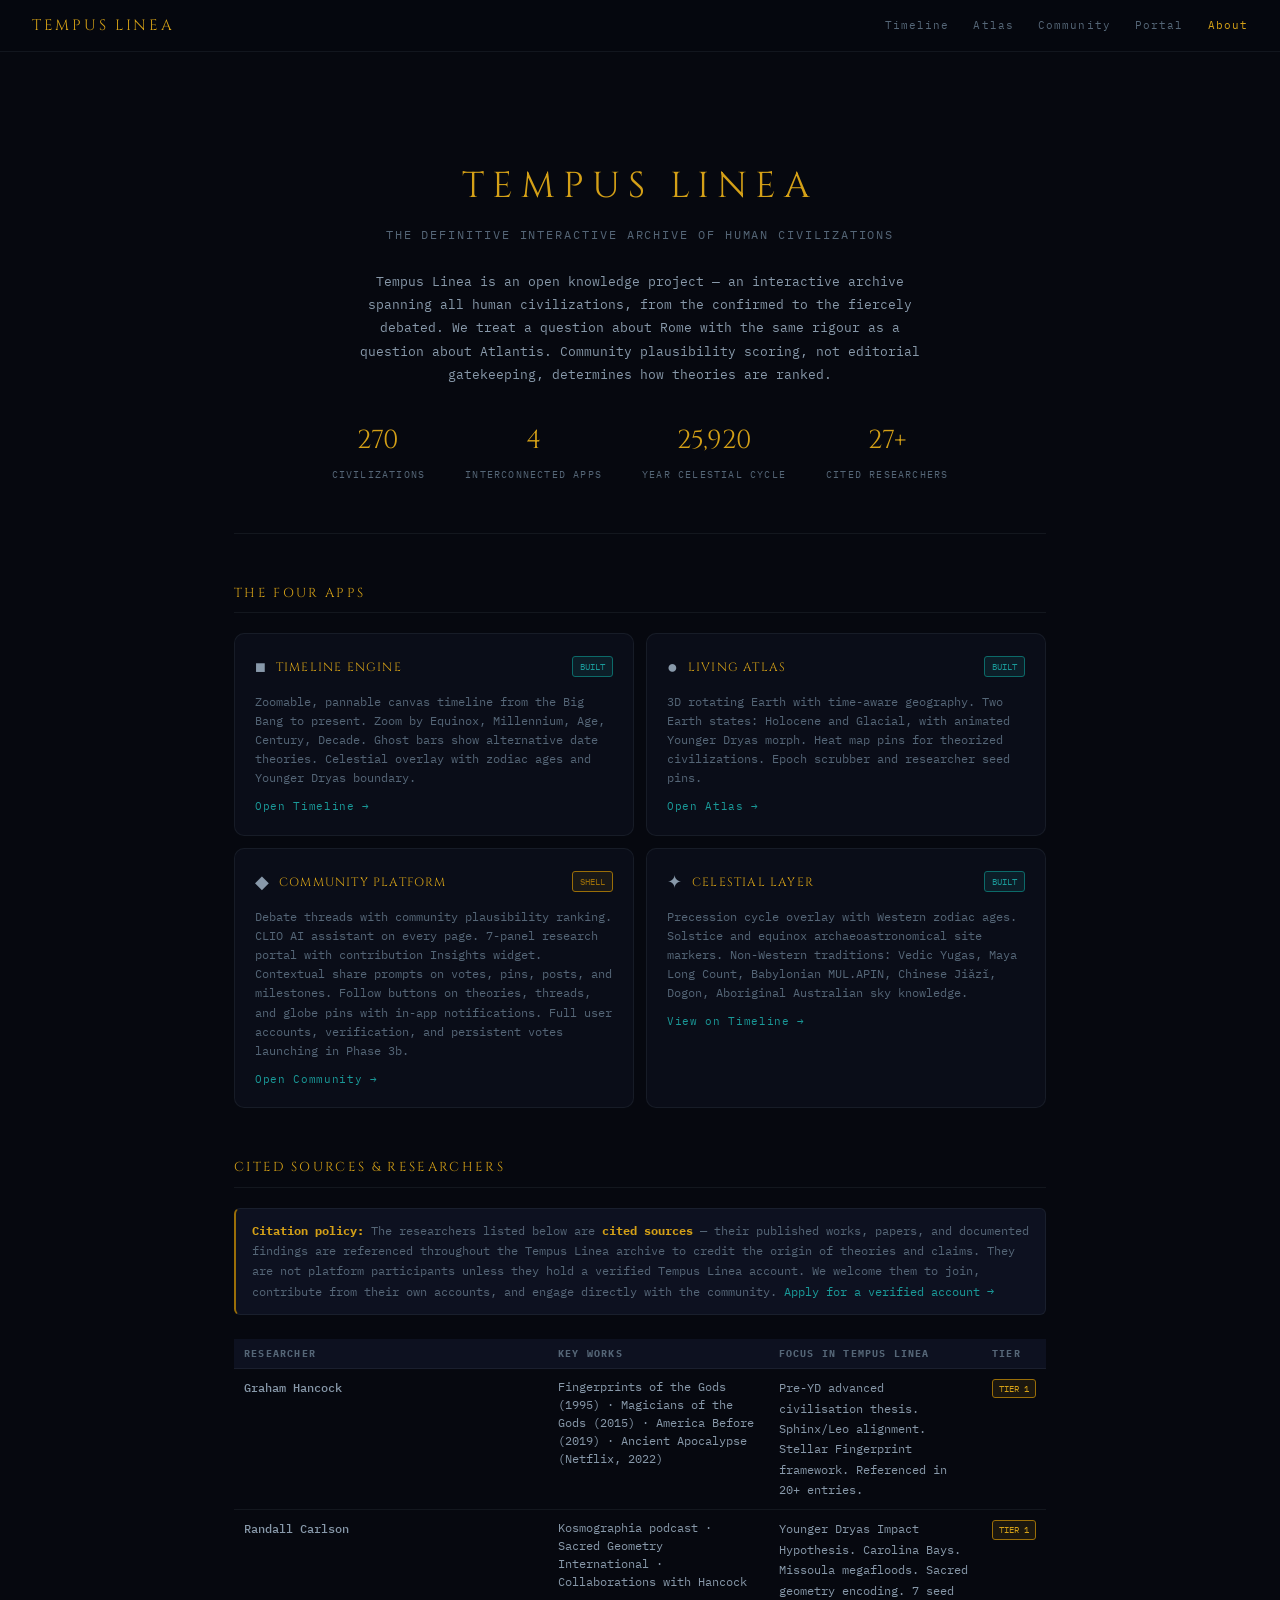
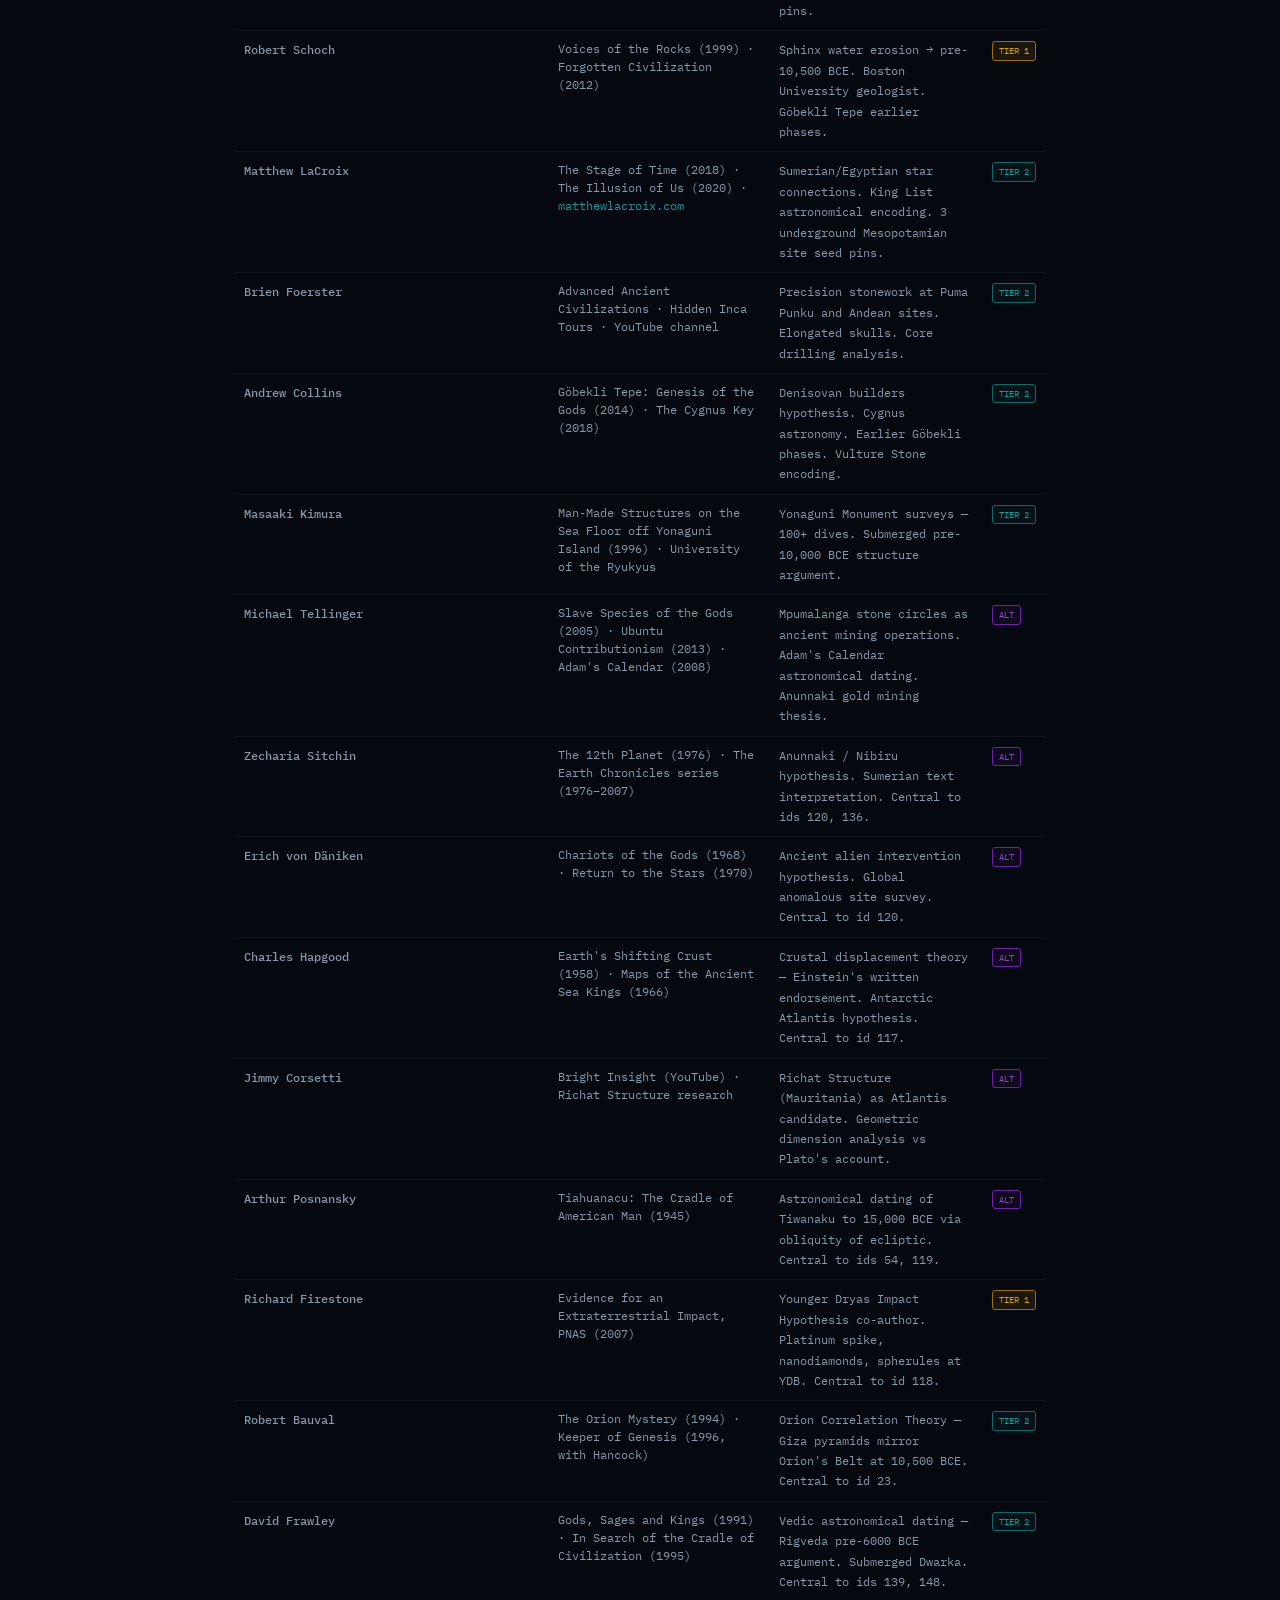
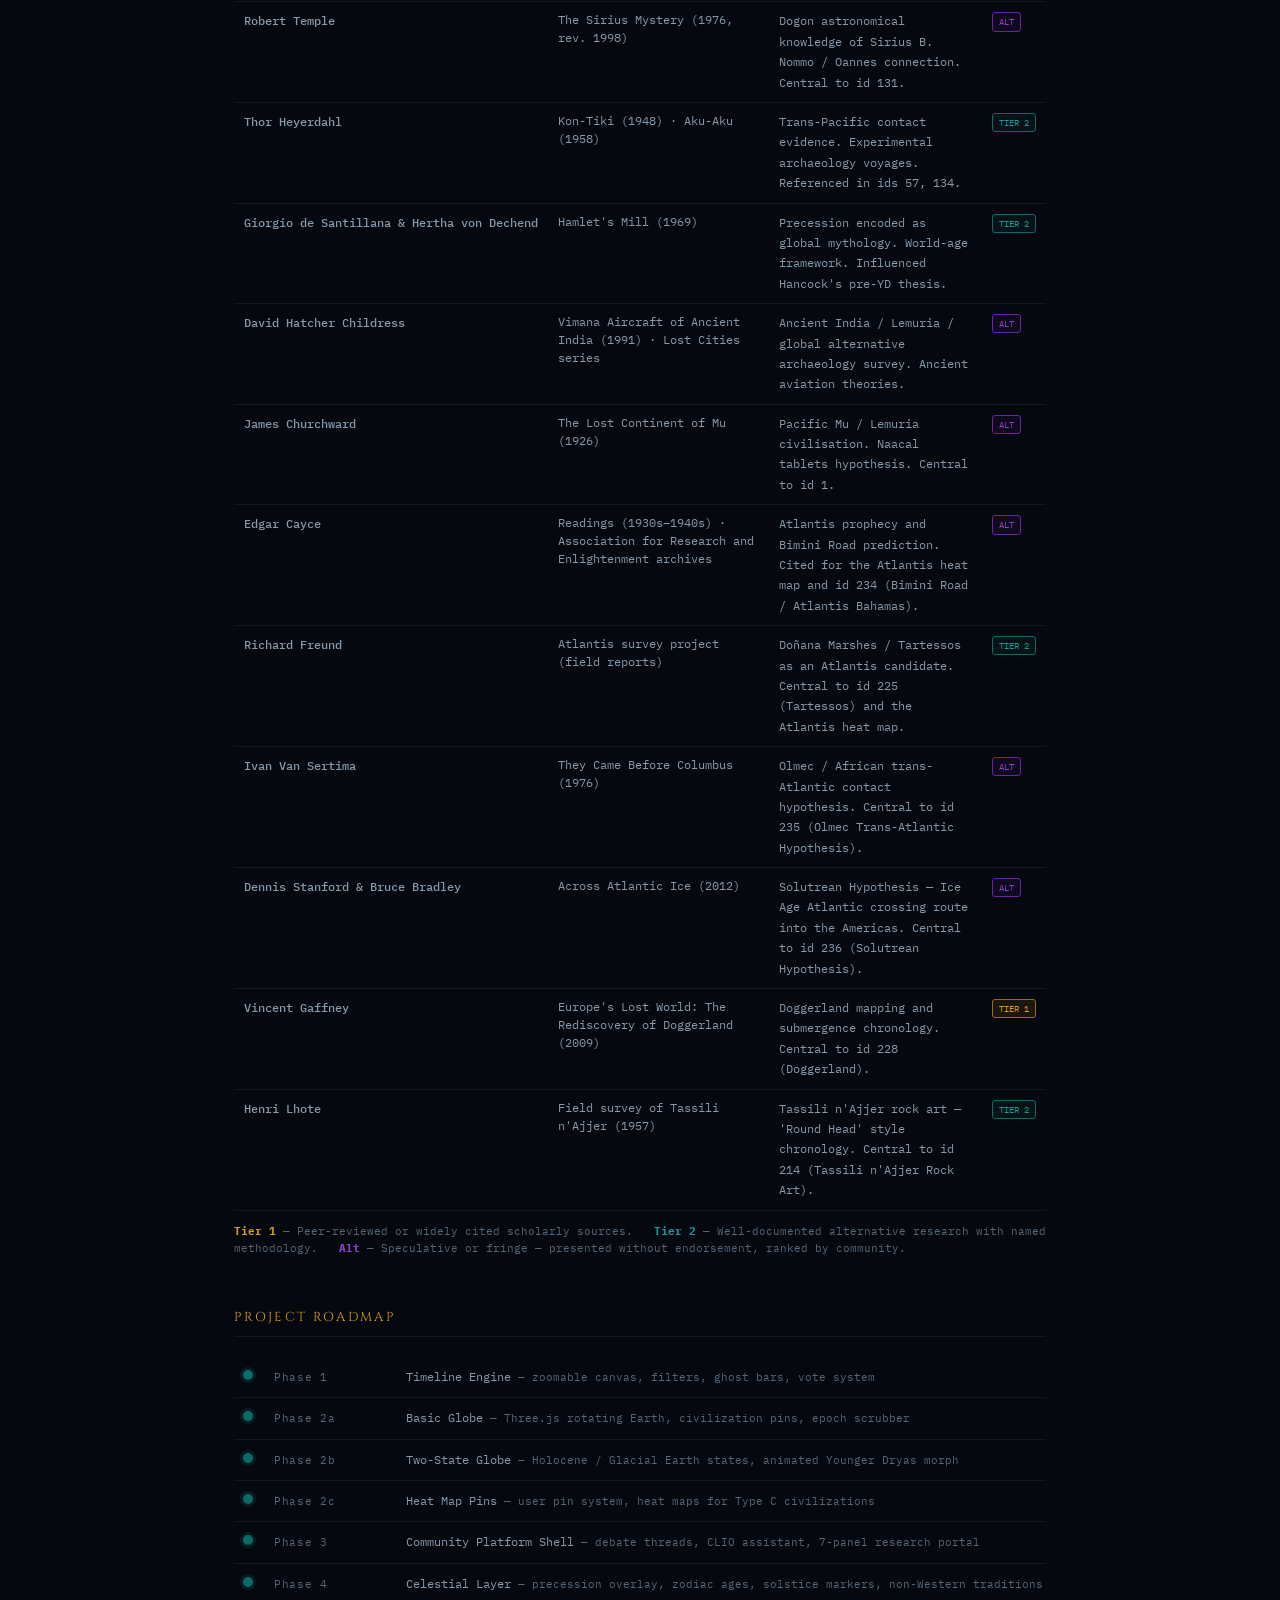
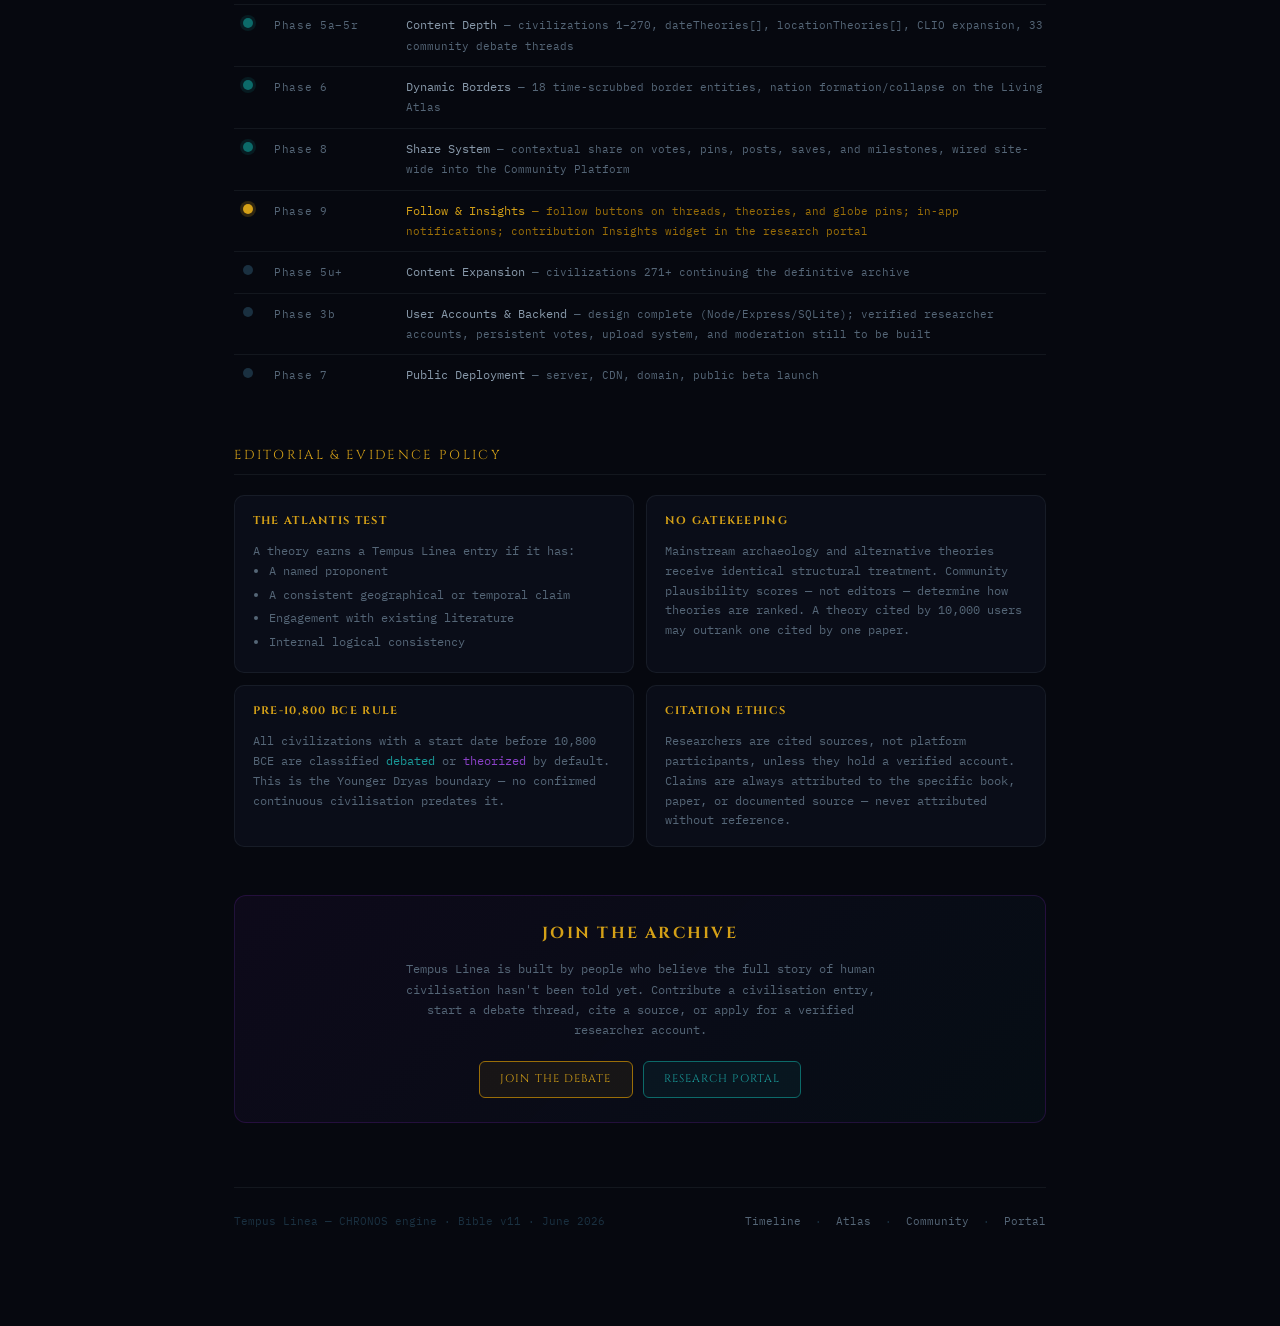
==== about.html @ 1338287e "Add files via upload" ====
<!DOCTYPE html>
<html lang="en">
<head>
<meta charset="UTF-8">
<meta name="viewport" content="width=device-width, initial-scale=1.0">
<title>Tempus Linea — About</title>
<meta name="description" content="Tempus Linea is the definitive interactive archive of human civilizations — past, present, and ancient. Timeline, Living Atlas, and community debate platform.">
<link rel="canonical" href="https://tempuslinea.com/about">
<meta property="og:title" content="Tempus Linea — About">
<meta property="og:description" content="The definitive interactive archive of human civilizations — past, present, and ancient.">
<meta property="og:type" content="website">
<meta property="og:url" content="https://tempuslinea.com/about">
<meta property="og:site_name" content="Tempus Linea">
<link rel="preconnect" href="https://fonts.googleapis.com">
<link href="https://fonts.googleapis.com/css2?family=Cinzel:wght@400;500;600&family=IBM+Plex+Mono:wght@300;400;500&display=swap" rel="stylesheet">
<style>
:root {
  --bg-void:        #06080f;
  --bg-panel:       #0a0d18;
  --bg-card:        #0d1120;
  --bg-hover:       #111828;
  --gold:           #d4a017;
  --gold-dim:       #9a6e08;
  --gold-glow:      rgba(212,160,23,.07);
  --violet:         #6b21a8;
  --violet-hi:      #8b41c8;
  --violet-glow:    rgba(107,33,168,.10);
  --teal:           #0c6a69;
  --teal-hi:        #1a9a99;
  --teal-glow:      rgba(12,106,105,.10);
  --text-primary:   #8899aa;
  --text-secondary: #556677;
  --text-dim:       #1a3040;
  --border:         rgba(136,153,170,.10);
  --border-hi:      rgba(136,153,170,.20);
  --font-display:   'Cinzel', Georgia, serif;
  --font-mono:      'IBM Plex Mono', 'Courier New', monospace;
}
*, *::before, *::after { box-sizing: border-box; margin: 0; padding: 0; }
html { scroll-behavior: smooth; }
body {
  background: var(--bg-void);
  color: var(--text-primary);
  font-family: var(--font-mono);
  font-size: 13px;
  line-height: 1.7;
  min-height: 100vh;
}

/* ── NAV ── */
.nav {
  position: sticky; top: 0; z-index: 100;
  background: rgba(6,8,15,.92); backdrop-filter: blur(12px);
  border-bottom: 0.5px solid var(--border);
  padding: 0 2rem; display: flex; align-items: center;
  justify-content: space-between; height: 52px;
}
.nav-brand { font-family: var(--font-display); font-size: 15px; letter-spacing: .18em; color: var(--gold); text-decoration: none; }
.nav-links { display: flex; gap: 1.5rem; }
.nav-links a { font-size: 11px; letter-spacing: .1em; color: var(--text-secondary); text-decoration: none; transition: color .2s; }
.nav-links a:hover { color: var(--text-primary); }
.nav-links a.active { color: var(--gold); }

/* ── LAYOUT ── */
.page { max-width: 860px; margin: 0 auto; padding: 3rem 1.5rem 6rem; }

/* ── HERO ── */
.hero {
  text-align: center; padding: 3.5rem 1rem 3rem;
  border-bottom: 0.5px solid var(--border); margin-bottom: 3rem;
}
.hero-title {
  font-family: var(--font-display); font-size: 36px;
  letter-spacing: .22em; color: var(--gold);
  margin-bottom: .5rem;
}
.hero-sub {
  font-size: 12px; letter-spacing: .16em;
  color: var(--text-secondary); margin-bottom: 1.5rem;
}
.hero-mission {
  max-width: 560px; margin: 0 auto;
  font-size: 13px; color: var(--text-primary); line-height: 1.8;
}
.hero-stats {
  display: flex; justify-content: center; gap: 2.5rem;
  margin-top: 2rem; flex-wrap: wrap;
}
.hero-stat { text-align: center; }
.hero-stat-val { font-family: var(--font-display); font-size: 26px; color: var(--gold); display: block; }
.hero-stat-lbl { font-size: 10px; letter-spacing: .12em; color: var(--text-secondary); margin-top: 2px; }

/* ── SECTION ── */
.section { margin-bottom: 3rem; }
.section-title {
  font-family: var(--font-display); font-size: 13px;
  letter-spacing: .18em; color: var(--gold);
  margin-bottom: 1.25rem; padding-bottom: .5rem;
  border-bottom: 0.5px solid var(--border);
}

/* ── APP CARDS ── */
.app-grid { display: grid; grid-template-columns: 1fr 1fr; gap: 12px; }
@media(max-width:600px) { .app-grid { grid-template-columns: 1fr; } }
.app-card {
  background: var(--bg-panel); border: 0.5px solid var(--border);
  border-radius: 10px; padding: 1.1rem 1.25rem;
  transition: border-color .2s;
}
.app-card:hover { border-color: var(--border-hi); }
.app-card-header { display: flex; align-items: center; gap: 10px; margin-bottom: .6rem; }
.app-icon { font-size: 18px; }
.app-name { font-family: var(--font-display); font-size: 12px; letter-spacing: .1em; color: var(--gold); }
.app-status { font-size: 9px; padding: 2px 7px; border-radius: 3px; margin-left: auto; }
.status-built { background: rgba(26,154,153,.12); color: var(--teal-hi); border: 0.5px solid var(--teal); }
.status-shell { background: rgba(212,160,23,.08); color: var(--gold-dim); border: 0.5px solid var(--gold-dim); }
.status-planned { background: rgba(136,153,170,.06); color: var(--text-secondary); border: 0.5px solid var(--text-dim); }
.app-desc { font-size: 12px; color: var(--text-secondary); line-height: 1.6; }
.app-link { display: inline-block; margin-top: .6rem; font-size: 11px; color: var(--teal-hi); text-decoration: none; letter-spacing: .06em; }
.app-link:hover { color: var(--gold); }

/* ── RESEARCHER TABLE ── */
.researcher-table { width: 100%; border-collapse: collapse; }
.researcher-table th {
  font-size: 10px; letter-spacing: .12em; color: var(--text-secondary);
  text-align: left; padding: 6px 10px;
  border-bottom: 0.5px solid var(--border);
  background: var(--bg-card);
}
.researcher-table td {
  font-size: 12px; color: var(--text-primary);
  padding: 9px 10px; vertical-align: top;
  border-bottom: 0.5px solid var(--border);
}
.researcher-table tr:hover td { background: var(--bg-hover); }
.researcher-name-cell { color: var(--gold); font-weight: 500; white-space: nowrap; }
.researcher-works { color: var(--text-secondary); font-size: 11px; line-height: 1.5; }
.researcher-works a { color: var(--teal-hi); text-decoration: none; }
.researcher-works a:hover { color: var(--gold); }
.tier-badge {
  font-size: 9px; padding: 1px 6px; border-radius: 3px;
  white-space: nowrap; display: inline-block;
}
.tier-1 { background: rgba(212,160,23,.10); color: var(--gold); border: 0.5px solid var(--gold-dim); }
.tier-2 { background: rgba(12,106,105,.10); color: var(--teal-hi); border: 0.5px solid var(--teal); }
.tier-alt { background: rgba(107,33,168,.10); color: var(--violet-hi); border: 0.5px solid var(--violet); }
.citation-note {
  background: var(--bg-card); border: 0.5px solid var(--border);
  border-left: 2px solid var(--gold-dim);
  border-radius: 6px; padding: .75rem 1rem;
  font-size: 12px; color: var(--text-secondary);
  line-height: 1.7; margin-bottom: 1.5rem;
}
.citation-note strong { color: var(--gold); }

/* ── ROADMAP ── */
.roadmap { display: flex; flex-direction: column; gap: 0; }
.roadmap-item {
  display: grid; grid-template-columns: 28px 120px 1fr;
  gap: 0 12px; align-items: start;
  padding: 10px 0; border-bottom: 0.5px solid var(--border);
}
.roadmap-item:last-child { border-bottom: none; }
.roadmap-dot {
  width: 10px; height: 10px; border-radius: 50%;
  margin-top: 3px; flex-shrink: 0;
  justify-self: center;
}
.dot-done   { background: var(--teal); box-shadow: 0 0 0 3px rgba(12,106,105,.2); }
.dot-next   { background: var(--gold); box-shadow: 0 0 0 3px rgba(212,160,23,.2); }
.dot-future { background: var(--text-dim); }
.roadmap-phase { font-size: 11px; color: var(--text-secondary); letter-spacing: .06em; padding-top: 1px; }
.roadmap-desc { font-size: 12px; color: var(--text-primary); }
.roadmap-desc small { color: var(--text-secondary); font-size: 11px; }

/* ── POLICY BLOCKS ── */
.policy-grid { display: grid; grid-template-columns: 1fr 1fr; gap: 12px; }
@media(max-width:600px) { .policy-grid { grid-template-columns: 1fr; } }
.policy-card {
  background: var(--bg-panel); border: 0.5px solid var(--border);
  border-radius: 10px; padding: 1rem 1.1rem;
}
.policy-card h3 {
  font-family: var(--font-display); font-size: 11px;
  letter-spacing: .12em; color: var(--gold);
  margin-bottom: .65rem;
}
.policy-card p, .policy-card li {
  font-size: 12px; color: var(--text-secondary); line-height: 1.65;
}
.policy-card ul { padding-left: 1rem; }
.policy-card li { margin-bottom: 4px; }

/* ── CONTRIBUTE ── */
.contribute-card {
  background: linear-gradient(135deg, rgba(107,33,168,.08), rgba(12,106,105,.06));
  border: 0.5px solid rgba(107,33,168,.25);
  border-radius: 12px; padding: 1.5rem 1.75rem; text-align: center;
}
.contribute-card h2 {
  font-family: var(--font-display); font-size: 16px;
  letter-spacing: .14em; color: var(--gold); margin-bottom: .75rem;
}
.contribute-card p { font-size: 12px; color: var(--text-secondary); max-width: 480px; margin: 0 auto 1.25rem; line-height: 1.7; }
.btn-row { display: flex; gap: 10px; justify-content: center; flex-wrap: wrap; }
.btn {
  font-family: var(--font-display); font-size: 11px; letter-spacing: .1em;
  padding: 8px 20px; border-radius: 6px; cursor: pointer;
  text-decoration: none; transition: all .2s;
}
.btn-gold { background: var(--gold-glow); border: 0.5px solid var(--gold-dim); color: var(--gold); }
.btn-gold:hover { background: rgba(212,160,23,.14); }
.btn-teal { background: var(--teal-glow); border: 0.5px solid var(--teal); color: var(--teal-hi); }
.btn-teal:hover { background: rgba(12,106,105,.18); }

/* ── FOOTER ── */
.footer {
  margin-top: 4rem; padding-top: 1.5rem;
  border-top: 0.5px solid var(--border);
  display: flex; align-items: center; justify-content: space-between;
  flex-wrap: wrap; gap: 1rem;
  font-size: 11px; color: var(--text-dim);
}
.footer a { color: var(--text-secondary); text-decoration: none; }
.footer a:hover { color: var(--text-primary); }

/* ── SCROLLBAR ── */
::-webkit-scrollbar { width: 4px; }
::-webkit-scrollbar-track { background: var(--bg-void); }
::-webkit-scrollbar-thumb { background: var(--text-dim); border-radius: 2px; }
</style>
</head>

<body>

<nav class="nav">
  <a href="index.html" class="nav-brand">TEMPUS LINEA</a>
  <div class="nav-links">
    <a href="index.html">Timeline</a>
    <a href="globe.html">Atlas</a>
    <a href="community.html">Community</a>
    <a href="portal.html">Portal</a>
    <a href="about.html" class="active">About</a>
  </div>
</nav>

<main class="page">

  <!-- HERO -->
  <div class="hero">
    <div class="hero-title">TEMPUS LINEA</div>
    <div class="hero-sub">THE DEFINITIVE INTERACTIVE ARCHIVE OF HUMAN CIVILIZATIONS</div>
    <p class="hero-mission">
      Tempus Linea is an open knowledge project — an interactive archive spanning all human civilizations, from the confirmed to the fiercely debated. We treat a question about Rome with the same rigour as a question about Atlantis. Community plausibility scoring, not editorial gatekeeping, determines how theories are ranked.
    </p>
    <div class="hero-stats">
      <div class="hero-stat">
        <span class="hero-stat-val">270</span>
        <span class="hero-stat-lbl">CIVILIZATIONS</span>
      </div>
      <div class="hero-stat">
        <span class="hero-stat-val">4</span>
        <span class="hero-stat-lbl">INTERCONNECTED APPS</span>
      </div>
      <div class="hero-stat">
        <span class="hero-stat-val">25,920</span>
        <span class="hero-stat-lbl">YEAR CELESTIAL CYCLE</span>
      </div>
      <div class="hero-stat">
        <span class="hero-stat-val">27+</span>
        <span class="hero-stat-lbl">CITED RESEARCHERS</span>
      </div>
    </div>
  </div>

  <!-- THE APPS -->
  <div class="section">
    <div class="section-title">THE FOUR APPS</div>
    <div class="app-grid">

      <div class="app-card">
        <div class="app-card-header">
          <span class="app-icon">&#9632;</span>
          <span class="app-name">TIMELINE ENGINE</span>
          <span class="app-status status-built">BUILT</span>
        </div>
        <div class="app-desc">Zoomable, pannable canvas timeline from the Big Bang to present. Zoom by Equinox, Millennium, Age, Century, Decade. Ghost bars show alternative date theories. Celestial overlay with zodiac ages and Younger Dryas boundary.</div>
        <a href="index.html" class="app-link">Open Timeline →</a>
      </div>

      <div class="app-card">
        <div class="app-card-header">
          <span class="app-icon">&#9679;</span>
          <span class="app-name">LIVING ATLAS</span>
          <span class="app-status status-built">BUILT</span>
        </div>
        <div class="app-desc">3D rotating Earth with time-aware geography. Two Earth states: Holocene and Glacial, with animated Younger Dryas morph. Heat map pins for theorized civilizations. Epoch scrubber and researcher seed pins.</div>
        <a href="globe.html" class="app-link">Open Atlas →</a>
      </div>

      <div class="app-card">
        <div class="app-card-header">
          <span class="app-icon">&#9670;</span>
          <span class="app-name">COMMUNITY PLATFORM</span>
          <span class="app-status status-shell">SHELL</span>
        </div>
        <div class="app-desc">Debate threads with community plausibility ranking. CLIO AI assistant on every page. 7-panel research portal with contribution Insights widget. Contextual share prompts on votes, pins, posts, and milestones. Follow buttons on theories, threads, and globe pins with in-app notifications. Full user accounts, verification, and persistent votes launching in Phase 3b.</div>
        <a href="community.html" class="app-link">Open Community →</a>
      </div>

      <div class="app-card">
        <div class="app-card-header">
          <span class="app-icon">&#10022;</span>
          <span class="app-name">CELESTIAL LAYER</span>
          <span class="app-status status-built">BUILT</span>
        </div>
        <div class="app-desc">Precession cycle overlay with Western zodiac ages. Solstice and equinox archaeoastronomical site markers. Non-Western traditions: Vedic Yugas, Maya Long Count, Babylonian MUL.APIN, Chinese Jiǎzǐ, Dogon, Aboriginal Australian sky knowledge.</div>
        <a href="index.html" class="app-link">View on Timeline →</a>
      </div>

    </div>
  </div>

  <!-- CITED SOURCES & RESEARCHERS -->
  <div class="section">
    <div class="section-title">CITED SOURCES &amp; RESEARCHERS</div>
    <div class="citation-note">
      <strong>Citation policy:</strong> The researchers listed below are <strong>cited sources</strong> — their published works, papers, and documented findings are referenced throughout the Tempus Linea archive to credit the origin of theories and claims. They are not platform participants unless they hold a verified Tempus Linea account. We welcome them to join, contribute from their own accounts, and engage directly with the community. <span style="color:var(--teal-hi);cursor:pointer" onclick="alert('Researcher verification launching in Phase 3b.')">Apply for a verified account →</span>
    </div>

    <div style="overflow-x:auto">
    <table class="researcher-table">
      <thead>
        <tr>
          <th>RESEARCHER</th>
          <th>KEY WORKS</th>
          <th>FOCUS IN TEMPUS LINEA</th>
          <th>TIER</th>
        </tr>
      </thead>
      <tbody>
        <tr>
          <td class="researcher-name-cell">Graham Hancock</td>
          <td class="researcher-works">Fingerprints of the Gods (1995) · Magicians of the Gods (2015) · America Before (2019) · Ancient Apocalypse (Netflix, 2022)</td>
          <td>Pre-YD advanced civilisation thesis. Sphinx/Leo alignment. Stellar Fingerprint framework. Referenced in 20+ entries.</td>
          <td><span class="tier-badge tier-1">TIER 1</span></td>
        </tr>
        <tr>
          <td class="researcher-name-cell">Randall Carlson</td>
          <td class="researcher-works">Kosmographia podcast · Sacred Geometry International · Collaborations with Hancock</td>
          <td>Younger Dryas Impact Hypothesis. Carolina Bays. Missoula megafloods. Sacred geometry encoding. 7 seed pins.</td>
          <td><span class="tier-badge tier-1">TIER 1</span></td>
        </tr>
        <tr>
          <td class="researcher-name-cell">Robert Schoch</td>
          <td class="researcher-works">Voices of the Rocks (1999) · Forgotten Civilization (2012)</td>
          <td>Sphinx water erosion → pre-10,500 BCE. Boston University geologist. Göbekli Tepe earlier phases.</td>
          <td><span class="tier-badge tier-1">TIER 1</span></td>
        </tr>
        <tr>
          <td class="researcher-name-cell">Matthew LaCroix</td>
          <td class="researcher-works">The Stage of Time (2018) · The Illusion of Us (2020) · <a href="https://matthewlacroix.com" target="_blank">matthewlacroix.com</a></td>
          <td>Sumerian/Egyptian star connections. King List astronomical encoding. 3 underground Mesopotamian site seed pins.</td>
          <td><span class="tier-badge tier-2">TIER 2</span></td>
        </tr>
        <tr>
          <td class="researcher-name-cell">Brien Foerster</td>
          <td class="researcher-works">Advanced Ancient Civilizations · Hidden Inca Tours · YouTube channel</td>
          <td>Precision stonework at Puma Punku and Andean sites. Elongated skulls. Core drilling analysis.</td>
          <td><span class="tier-badge tier-2">TIER 2</span></td>
        </tr>
        <tr>
          <td class="researcher-name-cell">Andrew Collins</td>
          <td class="researcher-works">Göbekli Tepe: Genesis of the Gods (2014) · The Cygnus Key (2018)</td>
          <td>Denisovan builders hypothesis. Cygnus astronomy. Earlier Göbekli phases. Vulture Stone encoding.</td>
          <td><span class="tier-badge tier-2">TIER 2</span></td>
        </tr>
        <tr>
          <td class="researcher-name-cell">Masaaki Kimura</td>
          <td class="researcher-works">Man-Made Structures on the Sea Floor off Yonaguni Island (1996) · University of the Ryukyus</td>
          <td>Yonaguni Monument surveys — 100+ dives. Submerged pre-10,000 BCE structure argument.</td>
          <td><span class="tier-badge tier-2">TIER 2</span></td>
        </tr>
        <tr>
          <td class="researcher-name-cell">Michael Tellinger</td>
          <td class="researcher-works">Slave Species of the Gods (2005) · Ubuntu Contributionism (2013) · Adam's Calendar (2008)</td>
          <td>Mpumalanga stone circles as ancient mining operations. Adam's Calendar astronomical dating. Anunnaki gold mining thesis.</td>
          <td><span class="tier-badge tier-alt">ALT</span></td>
        </tr>
        <tr>
          <td class="researcher-name-cell">Zecharia Sitchin</td>
          <td class="researcher-works">The 12th Planet (1976) · The Earth Chronicles series (1976–2007)</td>
          <td>Anunnaki / Nibiru hypothesis. Sumerian text interpretation. Central to ids 120, 136.</td>
          <td><span class="tier-badge tier-alt">ALT</span></td>
        </tr>
        <tr>
          <td class="researcher-name-cell">Erich von Däniken</td>
          <td class="researcher-works">Chariots of the Gods (1968) · Return to the Stars (1970)</td>
          <td>Ancient alien intervention hypothesis. Global anomalous site survey. Central to id 120.</td>
          <td><span class="tier-badge tier-alt">ALT</span></td>
        </tr>
        <tr>
          <td class="researcher-name-cell">Charles Hapgood</td>
          <td class="researcher-works">Earth's Shifting Crust (1958) · Maps of the Ancient Sea Kings (1966)</td>
          <td>Crustal displacement theory — Einstein's written endorsement. Antarctic Atlantis hypothesis. Central to id 117.</td>
          <td><span class="tier-badge tier-alt">ALT</span></td>
        </tr>
        <tr>
          <td class="researcher-name-cell">Jimmy Corsetti</td>
          <td class="researcher-works">Bright Insight (YouTube) · Richat Structure research</td>
          <td>Richat Structure (Mauritania) as Atlantis candidate. Geometric dimension analysis vs Plato's account.</td>
          <td><span class="tier-badge tier-alt">ALT</span></td>
        </tr>
        <tr>
          <td class="researcher-name-cell">Arthur Posnansky</td>
          <td class="researcher-works">Tiahuanacu: The Cradle of American Man (1945)</td>
          <td>Astronomical dating of Tiwanaku to 15,000 BCE via obliquity of ecliptic. Central to ids 54, 119.</td>
          <td><span class="tier-badge tier-alt">ALT</span></td>
        </tr>
        <tr>
          <td class="researcher-name-cell">Richard Firestone</td>
          <td class="researcher-works">Evidence for an Extraterrestrial Impact, PNAS (2007)</td>
          <td>Younger Dryas Impact Hypothesis co-author. Platinum spike, nanodiamonds, spherules at YDB. Central to id 118.</td>
          <td><span class="tier-badge tier-1">TIER 1</span></td>
        </tr>
        <tr>
          <td class="researcher-name-cell">Robert Bauval</td>
          <td class="researcher-works">The Orion Mystery (1994) · Keeper of Genesis (1996, with Hancock)</td>
          <td>Orion Correlation Theory — Giza pyramids mirror Orion's Belt at 10,500 BCE. Central to id 23.</td>
          <td><span class="tier-badge tier-2">TIER 2</span></td>
        </tr>
        <tr>
          <td class="researcher-name-cell">David Frawley</td>
          <td class="researcher-works">Gods, Sages and Kings (1991) · In Search of the Cradle of Civilization (1995)</td>
          <td>Vedic astronomical dating — Rigveda pre-6000 BCE argument. Submerged Dwarka. Central to ids 139, 148.</td>
          <td><span class="tier-badge tier-2">TIER 2</span></td>
        </tr>
        <tr>
          <td class="researcher-name-cell">Robert Temple</td>
          <td class="researcher-works">The Sirius Mystery (1976, rev. 1998)</td>
          <td>Dogon astronomical knowledge of Sirius B. Nommo / Oannes connection. Central to id 131.</td>
          <td><span class="tier-badge tier-alt">ALT</span></td>
        </tr>
        <tr>
          <td class="researcher-name-cell">Thor Heyerdahl</td>
          <td class="researcher-works">Kon-Tiki (1948) · Aku-Aku (1958)</td>
          <td>Trans-Pacific contact evidence. Experimental archaeology voyages. Referenced in ids 57, 134.</td>
          <td><span class="tier-badge tier-2">TIER 2</span></td>
        </tr>
        <tr>
          <td class="researcher-name-cell">Giorgio de Santillana &amp; Hertha von Dechend</td>
          <td class="researcher-works">Hamlet's Mill (1969)</td>
          <td>Precession encoded as global mythology. World-age framework. Influenced Hancock's pre-YD thesis.</td>
          <td><span class="tier-badge tier-2">TIER 2</span></td>
        </tr>
        <tr>
          <td class="researcher-name-cell">David Hatcher Childress</td>
          <td class="researcher-works">Vimana Aircraft of Ancient India (1991) · Lost Cities series</td>
          <td>Ancient India / Lemuria / global alternative archaeology survey. Ancient aviation theories.</td>
          <td><span class="tier-badge tier-alt">ALT</span></td>
        </tr>
        <tr>
          <td class="researcher-name-cell">James Churchward</td>
          <td class="researcher-works">The Lost Continent of Mu (1926)</td>
          <td>Pacific Mu / Lemuria civilisation. Naacal tablets hypothesis. Central to id 1.</td>
          <td><span class="tier-badge tier-alt">ALT</span></td>
        </tr>
        <tr>
          <td class="researcher-name-cell">Edgar Cayce</td>
          <td class="researcher-works">Readings (1930s–1940s) · Association for Research and Enlightenment archives</td>
          <td>Atlantis prophecy and Bimini Road prediction. Cited for the Atlantis heat map and id 234 (Bimini Road / Atlantis Bahamas).</td>
          <td><span class="tier-badge tier-alt">ALT</span></td>
        </tr>
        <tr>
          <td class="researcher-name-cell">Richard Freund</td>
          <td class="researcher-works">Atlantis survey project (field reports)</td>
          <td>Doñana Marshes / Tartessos as an Atlantis candidate. Central to id 225 (Tartessos) and the Atlantis heat map.</td>
          <td><span class="tier-badge tier-2">TIER 2</span></td>
        </tr>
        <tr>
          <td class="researcher-name-cell">Ivan Van Sertima</td>
          <td class="researcher-works">They Came Before Columbus (1976)</td>
          <td>Olmec / African trans-Atlantic contact hypothesis. Central to id 235 (Olmec Trans-Atlantic Hypothesis).</td>
          <td><span class="tier-badge tier-alt">ALT</span></td>
        </tr>
        <tr>
          <td class="researcher-name-cell">Dennis Stanford &amp; Bruce Bradley</td>
          <td class="researcher-works">Across Atlantic Ice (2012)</td>
          <td>Solutrean Hypothesis — Ice Age Atlantic crossing route into the Americas. Central to id 236 (Solutrean Hypothesis).</td>
          <td><span class="tier-badge tier-alt">ALT</span></td>
        </tr>
        <tr>
          <td class="researcher-name-cell">Vincent Gaffney</td>
          <td class="researcher-works">Europe's Lost World: The Rediscovery of Doggerland (2009)</td>
          <td>Doggerland mapping and submergence chronology. Central to id 228 (Doggerland).</td>
          <td><span class="tier-badge tier-1">TIER 1</span></td>
        </tr>
        <tr>
          <td class="researcher-name-cell">Henri Lhote</td>
          <td class="researcher-works">Field survey of Tassili n'Ajjer (1957)</td>
          <td>Tassili n'Ajjer rock art — 'Round Head' style chronology. Central to id 214 (Tassili n'Ajjer Rock Art).</td>
          <td><span class="tier-badge tier-2">TIER 2</span></td>
        </tr>
      </tbody>
    </table>
    </div>

    <div style="margin-top:12px;font-size:11px;color:var(--text-secondary);line-height:1.6">
      <strong style="color:var(--gold)">Tier 1</strong> — Peer-reviewed or widely cited scholarly sources.&nbsp;&nbsp;
      <strong style="color:var(--teal-hi)">Tier 2</strong> — Well-documented alternative research with named methodology.&nbsp;&nbsp;
      <strong style="color:var(--violet-hi)">Alt</strong> — Speculative or fringe — presented without endorsement, ranked by community.
    </div>
  </div>

  <!-- ROADMAP -->
  <div class="section">
    <div class="section-title">PROJECT ROADMAP</div>
    <div class="roadmap">
      <div class="roadmap-item"><div class="roadmap-dot dot-done"></div><div class="roadmap-phase">Phase 1</div><div class="roadmap-desc">Timeline Engine <small>— zoomable canvas, filters, ghost bars, vote system</small></div></div>
      <div class="roadmap-item"><div class="roadmap-dot dot-done"></div><div class="roadmap-phase">Phase 2a</div><div class="roadmap-desc">Basic Globe <small>— Three.js rotating Earth, civilization pins, epoch scrubber</small></div></div>
      <div class="roadmap-item"><div class="roadmap-dot dot-done"></div><div class="roadmap-phase">Phase 2b</div><div class="roadmap-desc">Two-State Globe <small>— Holocene / Glacial Earth states, animated Younger Dryas morph</small></div></div>
      <div class="roadmap-item"><div class="roadmap-dot dot-done"></div><div class="roadmap-phase">Phase 2c</div><div class="roadmap-desc">Heat Map Pins <small>— user pin system, heat maps for Type C civilizations</small></div></div>
      <div class="roadmap-item"><div class="roadmap-dot dot-done"></div><div class="roadmap-phase">Phase 3</div><div class="roadmap-desc">Community Platform Shell <small>— debate threads, CLIO assistant, 7-panel research portal</small></div></div>
      <div class="roadmap-item"><div class="roadmap-dot dot-done"></div><div class="roadmap-phase">Phase 4</div><div class="roadmap-desc">Celestial Layer <small>— precession overlay, zodiac ages, solstice markers, non-Western traditions</small></div></div>
      <div class="roadmap-item"><div class="roadmap-dot dot-done"></div><div class="roadmap-phase">Phase 5a–5r</div><div class="roadmap-desc">Content Depth <small>— civilizations 1–270, dateTheories[], locationTheories[], CLIO expansion, 33 community debate threads</small></div></div>
      <div class="roadmap-item"><div class="roadmap-dot dot-done"></div><div class="roadmap-phase">Phase 6</div><div class="roadmap-desc">Dynamic Borders <small>— 18 time-scrubbed border entities, nation formation/collapse on the Living Atlas</small></div></div>
      <div class="roadmap-item"><div class="roadmap-dot dot-done"></div><div class="roadmap-phase">Phase 8</div><div class="roadmap-desc">Share System <small>— contextual share on votes, pins, posts, saves, and milestones, wired site-wide into the Community Platform</small></div></div>
      <div class="roadmap-item"><div class="roadmap-dot dot-next"></div><div class="roadmap-phase">Phase 9</div><div class="roadmap-desc" style="color:var(--gold)">Follow &amp; Insights <small style="color:var(--gold-dim)">— follow buttons on threads, theories, and globe pins; in-app notifications; contribution Insights widget in the research portal</small></div></div>
      <div class="roadmap-item"><div class="roadmap-dot dot-future"></div><div class="roadmap-phase">Phase 5u+</div><div class="roadmap-desc">Content Expansion <small>— civilizations 271+ continuing the definitive archive</small></div></div>
      <div class="roadmap-item"><div class="roadmap-dot dot-future"></div><div class="roadmap-phase">Phase 3b</div><div class="roadmap-desc">User Accounts &amp; Backend <small>— design complete (Node/Express/SQLite); verified researcher accounts, persistent votes, upload system, and moderation still to be built</small></div></div>
      <div class="roadmap-item"><div class="roadmap-dot dot-future"></div><div class="roadmap-phase">Phase 7</div><div class="roadmap-desc">Public Deployment <small>— server, CDN, domain, public beta launch</small></div></div>
    </div>
  </div>

  <!-- EDITORIAL POLICY -->
  <div class="section">
    <div class="section-title">EDITORIAL &amp; EVIDENCE POLICY</div>
    <div class="policy-grid">
      <div class="policy-card">
        <h3>THE ATLANTIS TEST</h3>
        <p>A theory earns a Tempus Linea entry if it has:</p>
        <ul>
          <li>A named proponent</li>
          <li>A consistent geographical or temporal claim</li>
          <li>Engagement with existing literature</li>
          <li>Internal logical consistency</li>
        </ul>
      </div>
      <div class="policy-card">
        <h3>NO GATEKEEPING</h3>
        <p>Mainstream archaeology and alternative theories receive identical structural treatment. Community plausibility scores — not editors — determine how theories are ranked. A theory cited by 10,000 users may outrank one cited by one paper.</p>
      </div>
      <div class="policy-card">
        <h3>PRE-10,800 BCE RULE</h3>
        <p>All civilizations with a start date before 10,800 BCE are classified <span style="color:var(--teal-hi)">debated</span> or <span style="color:var(--violet-hi)">theorized</span> by default. This is the Younger Dryas boundary — no confirmed continuous civilisation predates it.</p>
      </div>
      <div class="policy-card">
        <h3>CITATION ETHICS</h3>
        <p>Researchers are cited sources, not platform participants, unless they hold a verified account. Claims are always attributed to the specific book, paper, or documented source — never attributed without reference.</p>
      </div>
    </div>
  </div>

  <!-- CONTRIBUTE -->
  <div class="contribute-card">
    <h2>JOIN THE ARCHIVE</h2>
    <p>Tempus Linea is built by people who believe the full story of human civilisation hasn't been told yet. Contribute a civilisation entry, start a debate thread, cite a source, or apply for a verified researcher account.</p>
    <div class="btn-row">
      <a href="community.html" class="btn btn-gold">JOIN THE DEBATE</a>
      <a href="portal.html" class="btn btn-teal">RESEARCH PORTAL</a>
    </div>
  </div>

  <!-- FOOTER -->
  <div class="footer">
    <span>Tempus Linea — CHRONOS engine · Bible v11 · June 2026</span>
    <span>
      <a href="index.html">Timeline</a> &nbsp;·&nbsp;
      <a href="globe.html">Atlas</a> &nbsp;·&nbsp;
      <a href="community.html">Community</a> &nbsp;·&nbsp;
      <a href="portal.html">Portal</a>
    </span>
  </div>

</main>

<!-- Script load order — DO NOT REORDER (Bible v11, Community/About order) -->
<script src="data.js"></script>
<script src="data-extended.js"></script>
<script src="share.js"></script>
<script src="share-ui-styles.js"></script>
<script src="share-ui.js"></script>
<script src="clio-prompt.js"></script>
<script src="clio-ui.js"></script>
<script src="clio.js"></script>

</body>
</html>
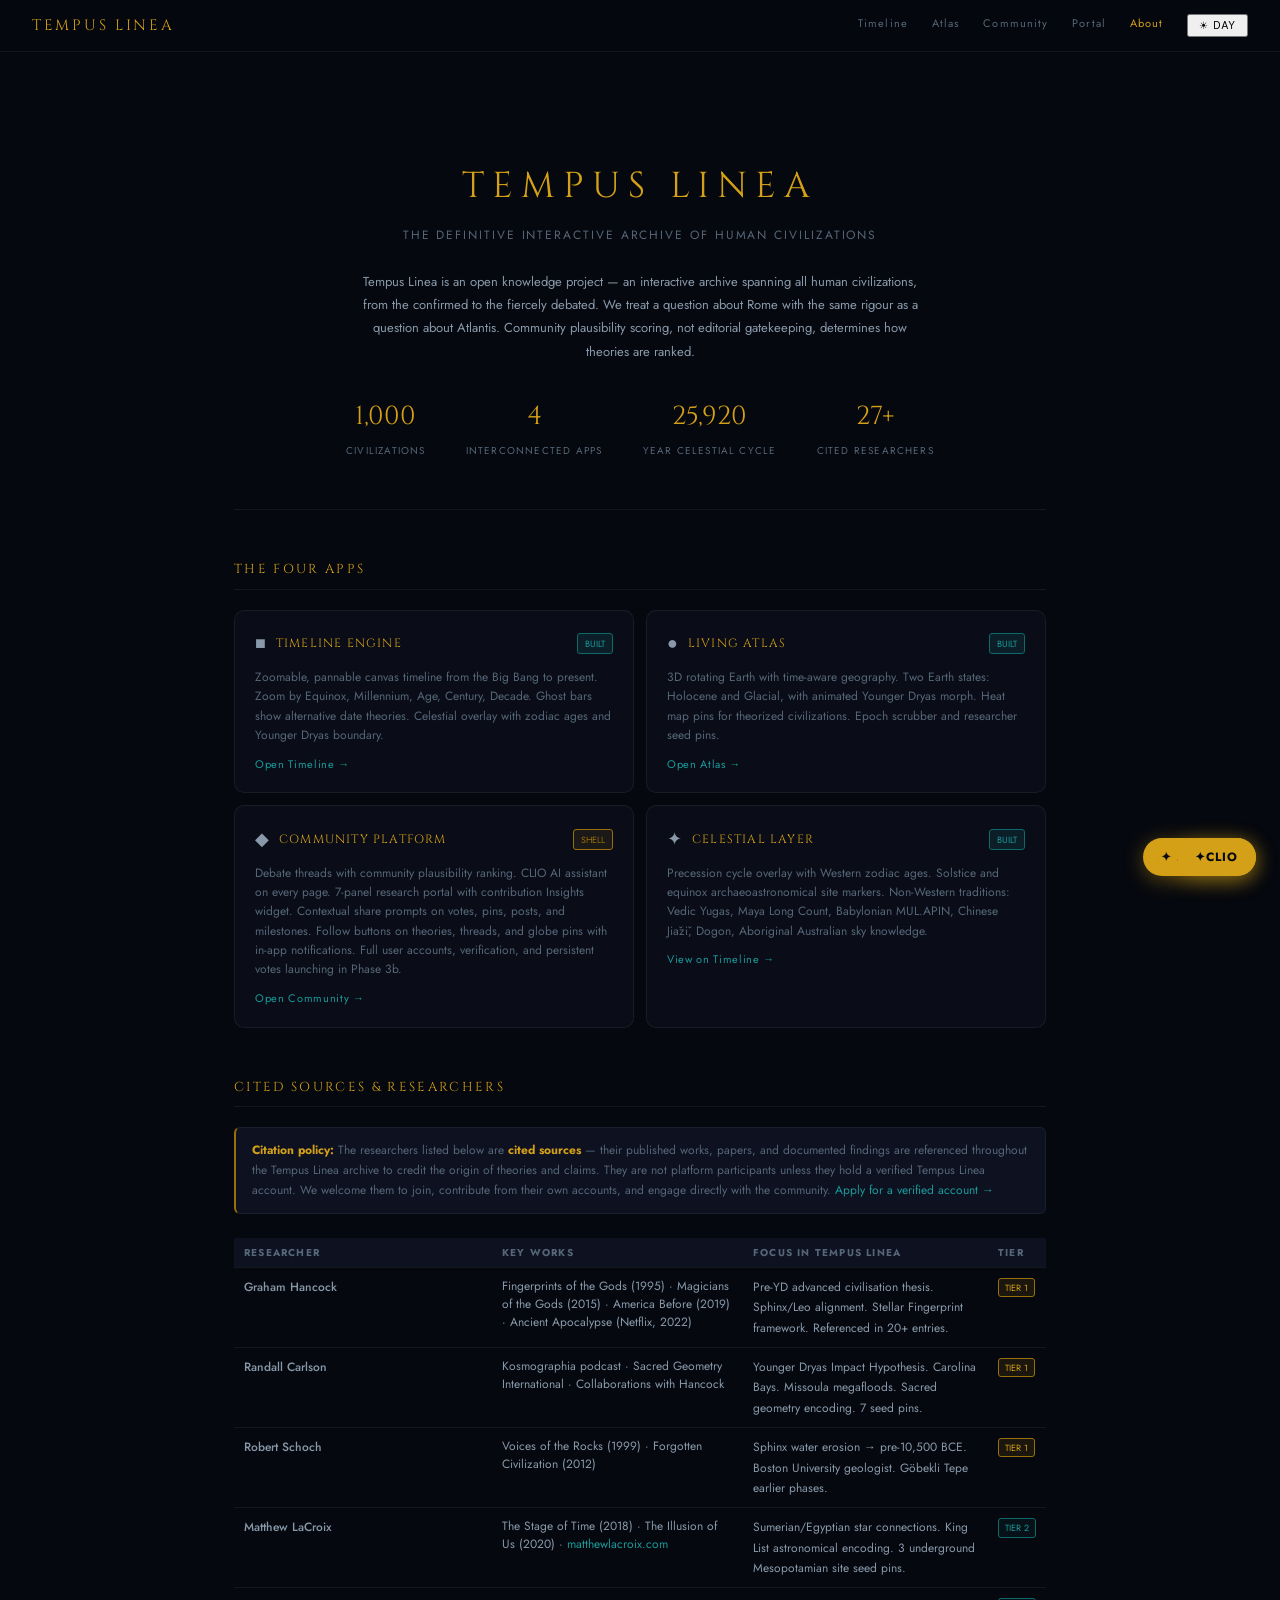
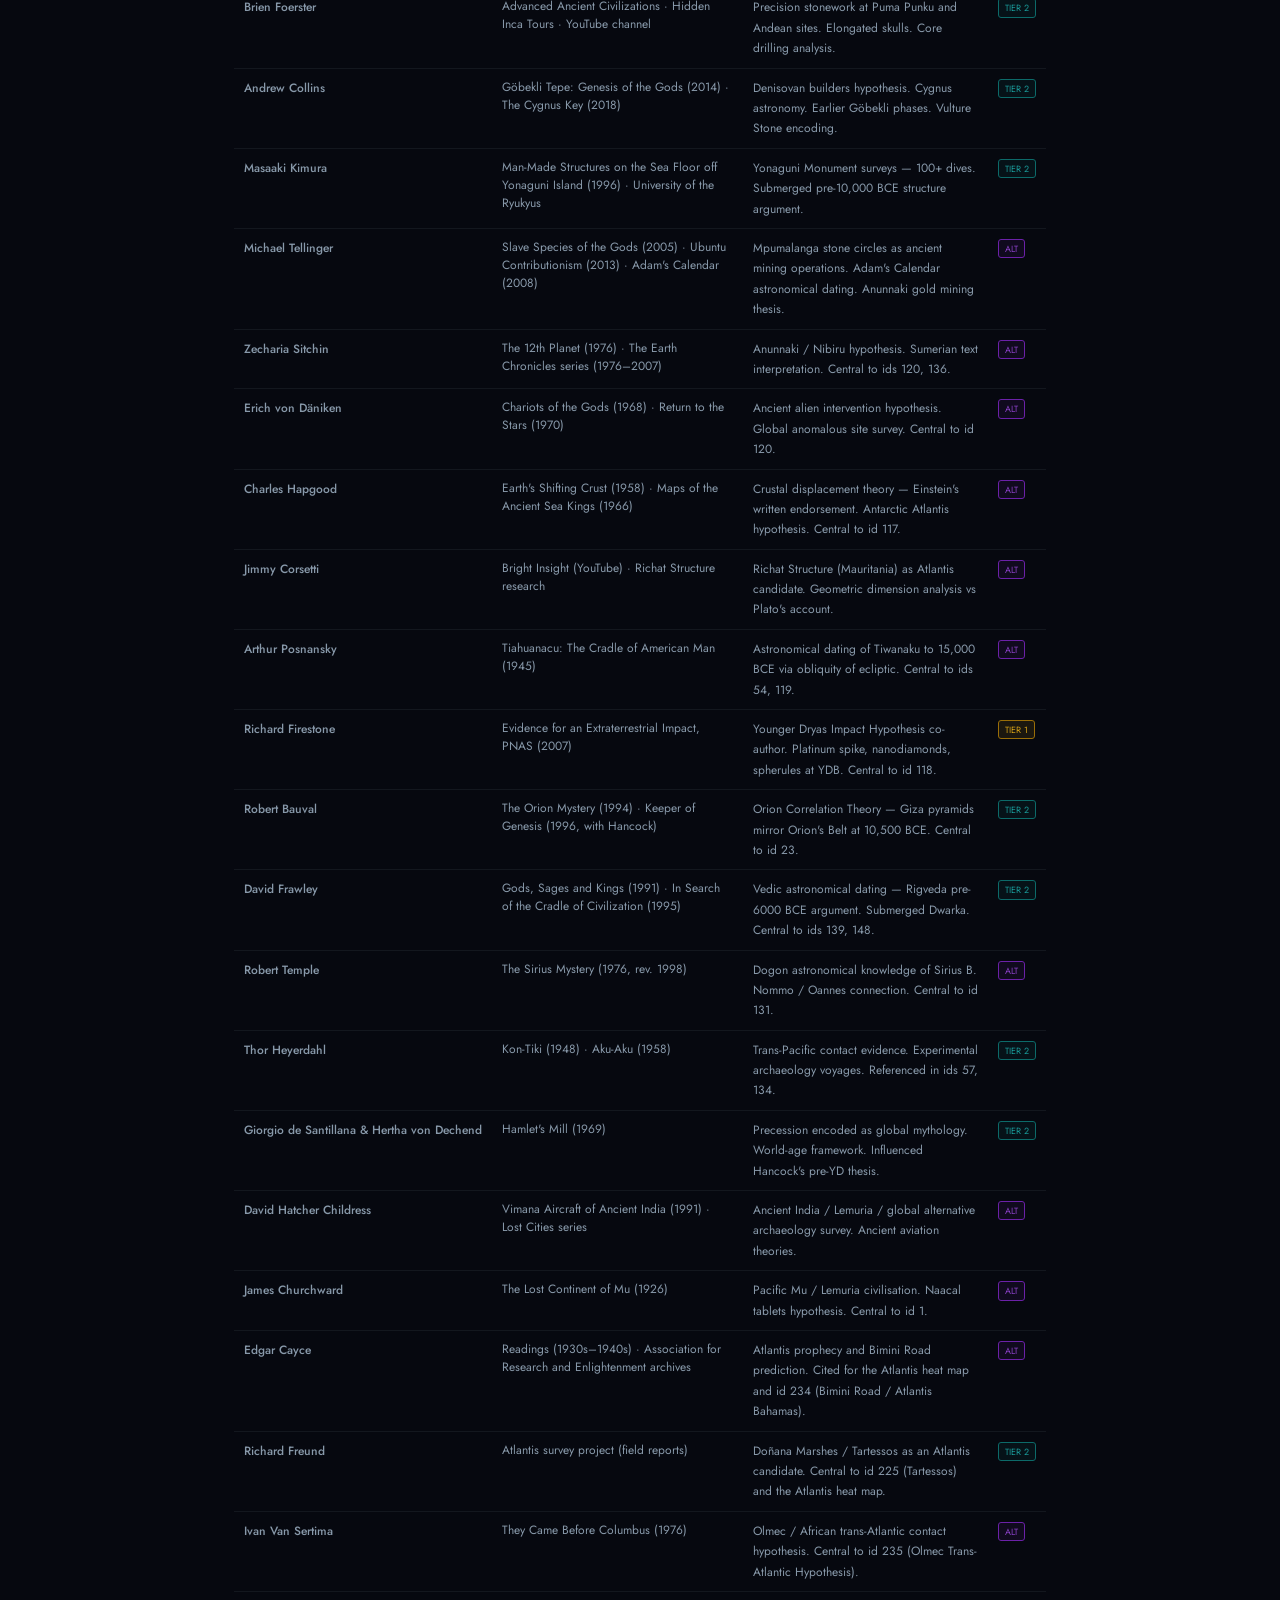
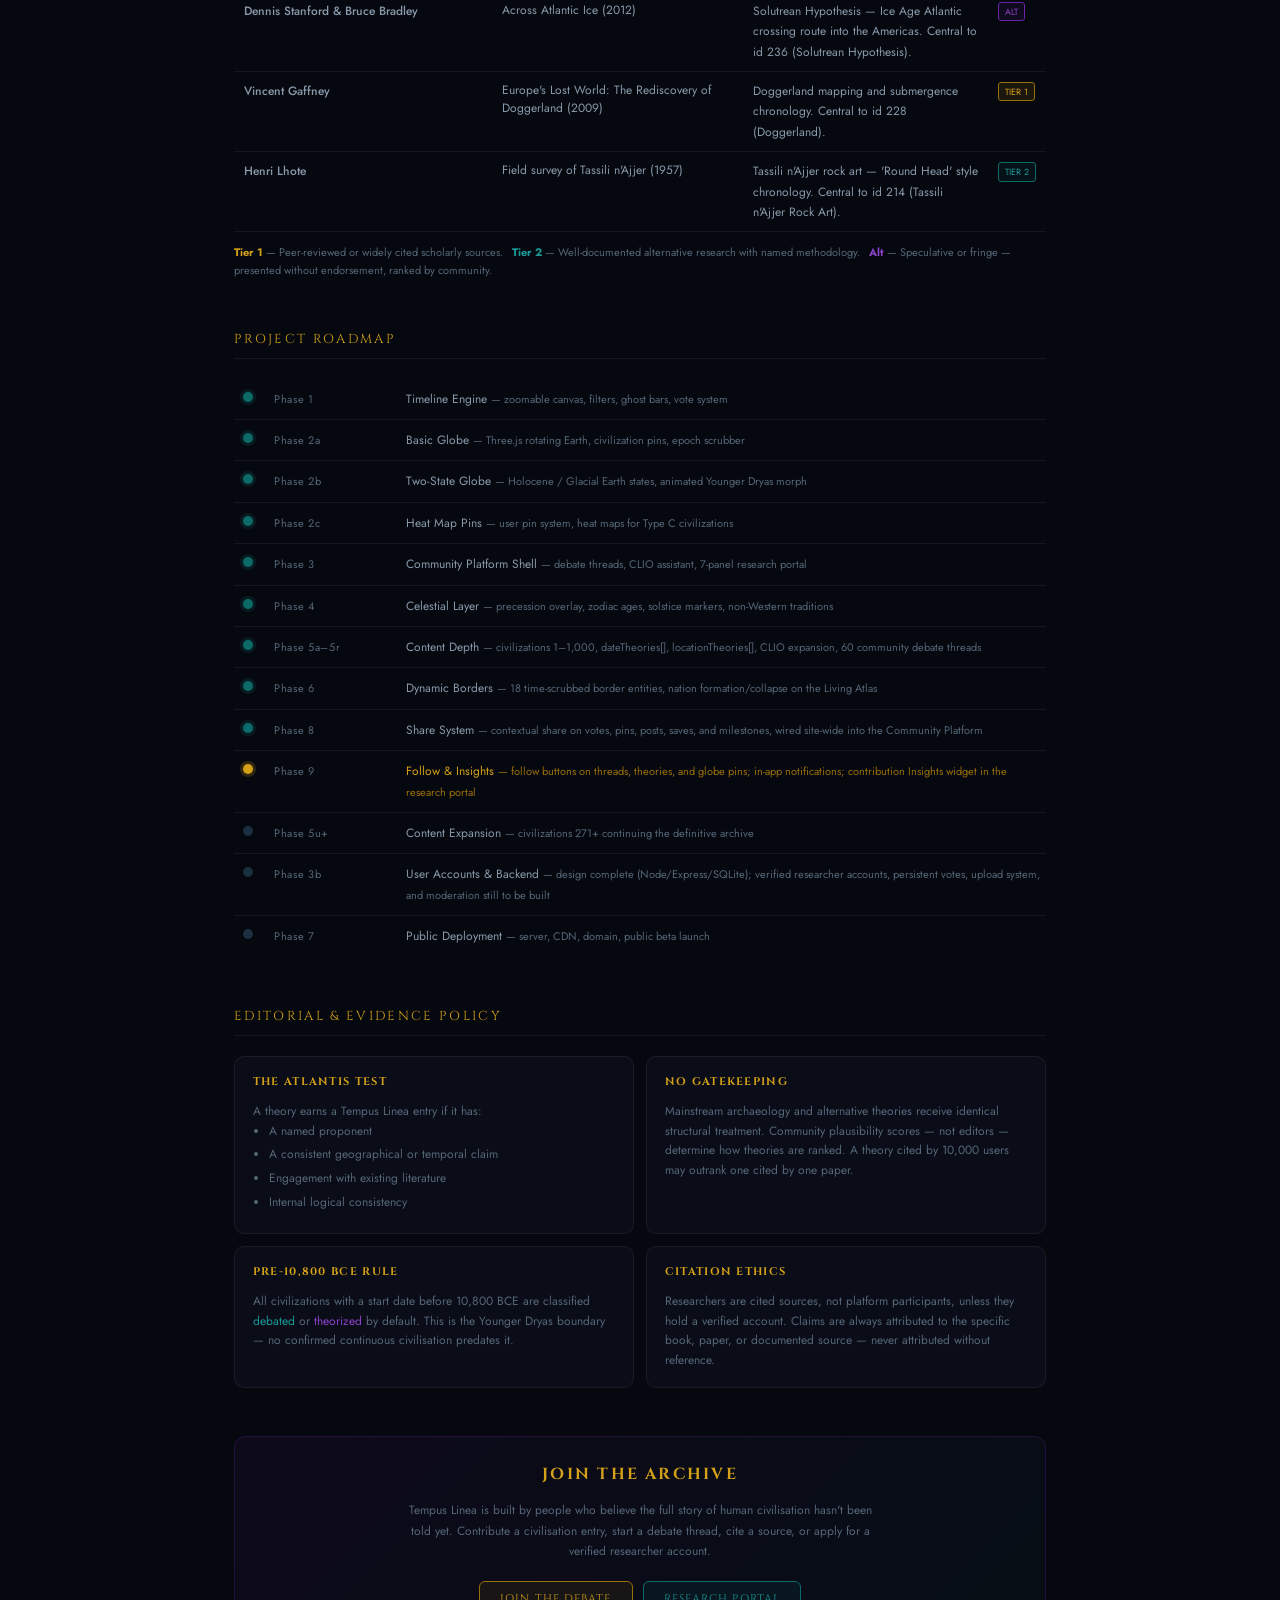
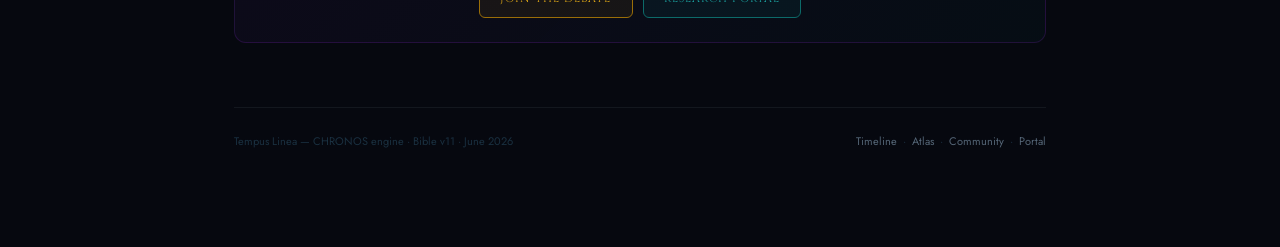
==== commit 033ae14c: "Add files via upload" ====
--- a/about.html
+++ b/about.html
@@ -4,7 +4,7 @@
 <meta charset="UTF-8">
 <meta name="viewport" content="width=device-width, initial-scale=1.0">
 <title>Tempus Linea — About</title>
-<meta name="description" content="Tempus Linea is the definitive interactive archive of human civilizations — past, present, and ancient. Timeline, Living Atlas, and community debate platform.">
+<meta name="description" content="Tempus Linea — the definitive interactive archive of 1,000 human civilizations. Timeline, Living Atlas, Globe, and community debate platform. From Ancient Egypt to Atlantis.">
 <link rel="canonical" href="https://tempuslinea.com/about">
 <meta property="og:title" content="Tempus Linea — About">
 <meta property="og:description" content="The definitive interactive archive of human civilizations — past, present, and ancient.">
@@ -12,7 +12,7 @@
 <meta property="og:url" content="https://tempuslinea.com/about">
 <meta property="og:site_name" content="Tempus Linea">
 <link rel="preconnect" href="https://fonts.googleapis.com">
-<link href="https://fonts.googleapis.com/css2?family=Cinzel:wght@400;500;600&family=IBM+Plex+Mono:wght@300;400;500&display=swap" rel="stylesheet">
+<link href="https://fonts.googleapis.com/css2?family=Cinzel:wght@400;500;600;700;900&family=Jost:wght@300;400;500;600&display=swap" rel="stylesheet">
 <style>
 :root {
   --bg-void:        #06080f;
@@ -34,7 +34,8 @@
   --border:         rgba(136,153,170,.10);
   --border-hi:      rgba(136,153,170,.20);
   --font-display:   'Cinzel', Georgia, serif;
-  --font-mono:      'IBM Plex Mono', 'Courier New', monospace;
+  --font-mono:      'Jost', 'Segoe UI', sans-serif;
+  --font-ui:        'Jost', 'Segoe UI', sans-serif;
 }
 *, *::before, *::after { box-sizing: border-box; margin: 0; padding: 0; }
 html { scroll-behavior: smooth; }
@@ -241,6 +242,7 @@
     <a href="community.html">Community</a>
     <a href="portal.html">Portal</a>
     <a href="about.html" class="active">About</a>
+    <button class="theme-toggle" style="font-size:10px;padding:4px 10px;letter-spacing:1px;">☀ DAY</button>
   </div>
 </nav>
 
@@ -255,7 +257,7 @@
     </p>
     <div class="hero-stats">
       <div class="hero-stat">
-        <span class="hero-stat-val">270</span>
+        <span class="hero-stat-val">1,000</span>
         <span class="hero-stat-lbl">CIVILIZATIONS</span>
       </div>
       <div class="hero-stat">
@@ -522,7 +524,7 @@
       <div class="roadmap-item"><div class="roadmap-dot dot-done"></div><div class="roadmap-phase">Phase 2c</div><div class="roadmap-desc">Heat Map Pins <small>— user pin system, heat maps for Type C civilizations</small></div></div>
       <div class="roadmap-item"><div class="roadmap-dot dot-done"></div><div class="roadmap-phase">Phase 3</div><div class="roadmap-desc">Community Platform Shell <small>— debate threads, CLIO assistant, 7-panel research portal</small></div></div>
       <div class="roadmap-item"><div class="roadmap-dot dot-done"></div><div class="roadmap-phase">Phase 4</div><div class="roadmap-desc">Celestial Layer <small>— precession overlay, zodiac ages, solstice markers, non-Western traditions</small></div></div>
-      <div class="roadmap-item"><div class="roadmap-dot dot-done"></div><div class="roadmap-phase">Phase 5a–5r</div><div class="roadmap-desc">Content Depth <small>— civilizations 1–270, dateTheories[], locationTheories[], CLIO expansion, 33 community debate threads</small></div></div>
+      <div class="roadmap-item"><div class="roadmap-dot dot-done"></div><div class="roadmap-phase">Phase 5a–5r</div><div class="roadmap-desc">Content Depth <small>— civilizations 1–1,000, dateTheories[], locationTheories[], CLIO expansion, 60 community debate threads</small></div></div>
       <div class="roadmap-item"><div class="roadmap-dot dot-done"></div><div class="roadmap-phase">Phase 6</div><div class="roadmap-desc">Dynamic Borders <small>— 18 time-scrubbed border entities, nation formation/collapse on the Living Atlas</small></div></div>
       <div class="roadmap-item"><div class="roadmap-dot dot-done"></div><div class="roadmap-phase">Phase 8</div><div class="roadmap-desc">Share System <small>— contextual share on votes, pins, posts, saves, and milestones, wired site-wide into the Community Platform</small></div></div>
       <div class="roadmap-item"><div class="roadmap-dot dot-next"></div><div class="roadmap-phase">Phase 9</div><div class="roadmap-desc" style="color:var(--gold)">Follow &amp; Insights <small style="color:var(--gold-dim)">— follow buttons on threads, theories, and globe pins; in-app notifications; contribution Insights widget in the research portal</small></div></div>
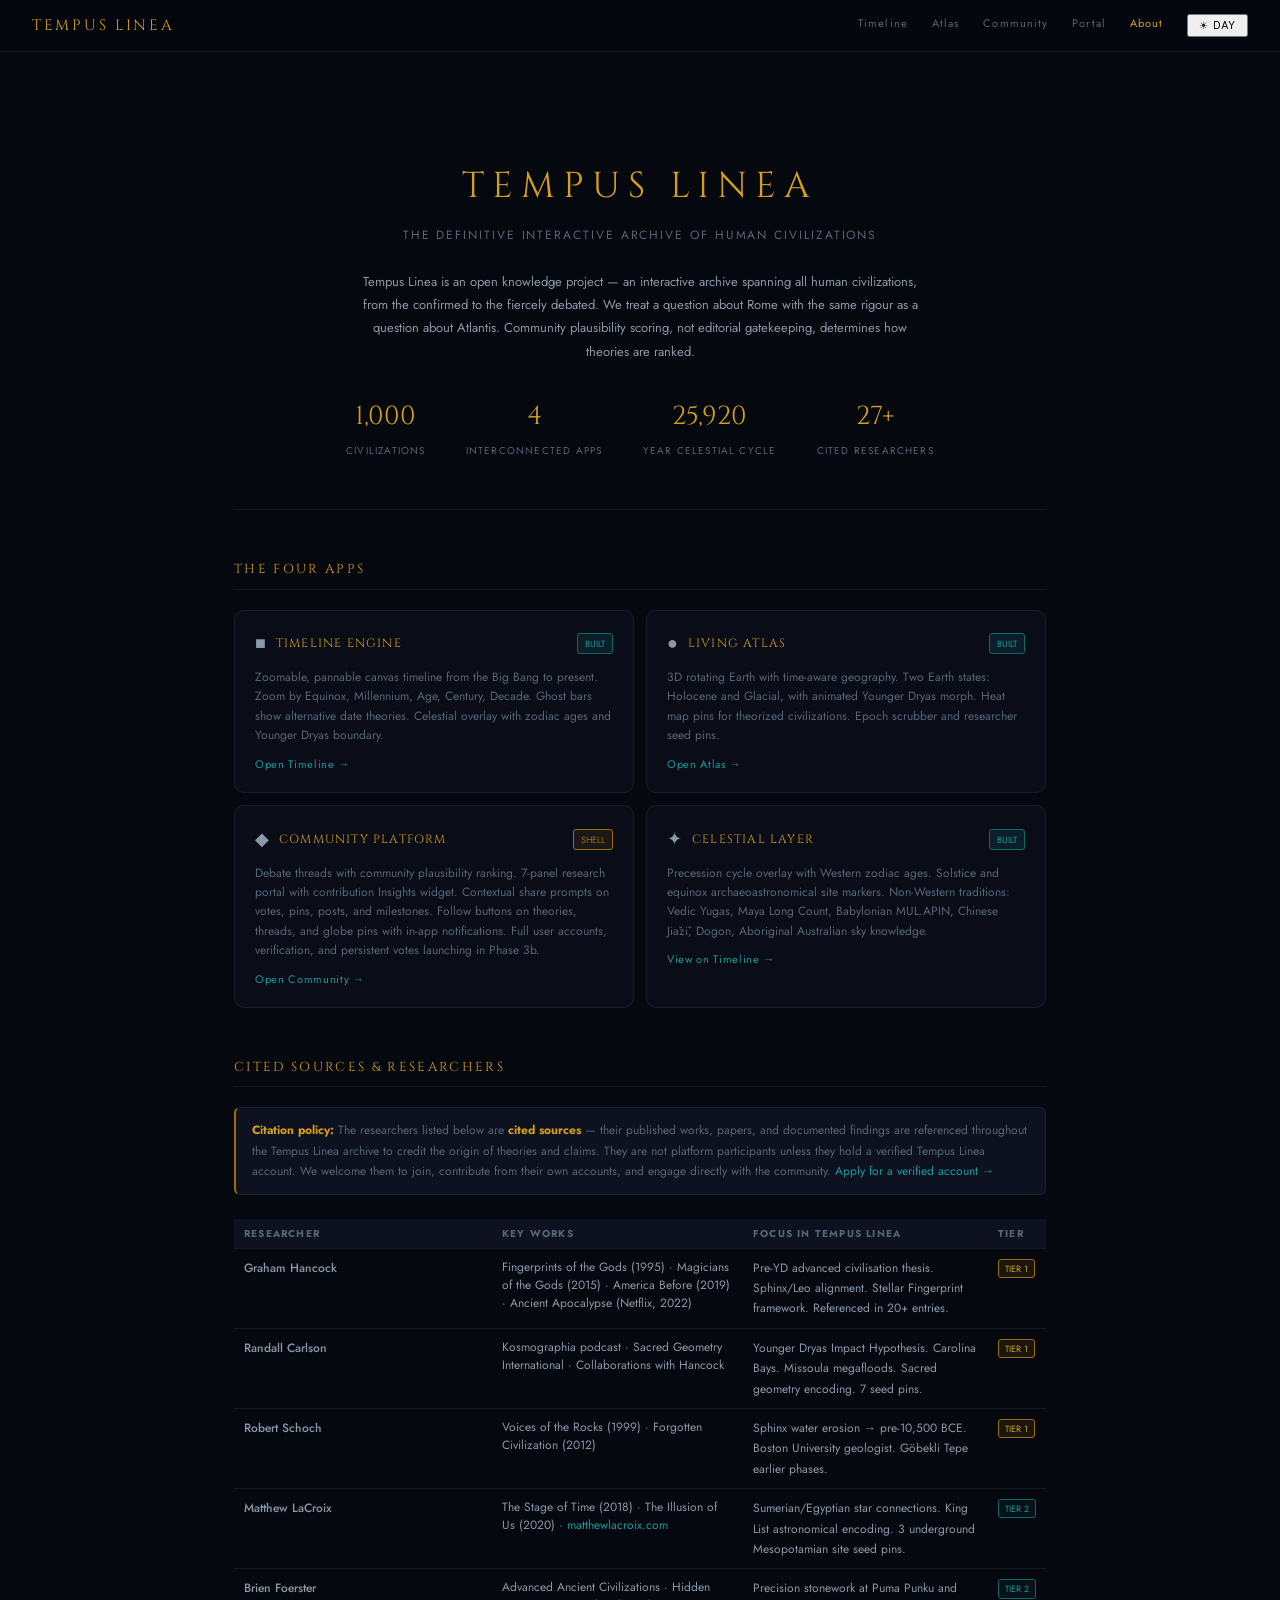
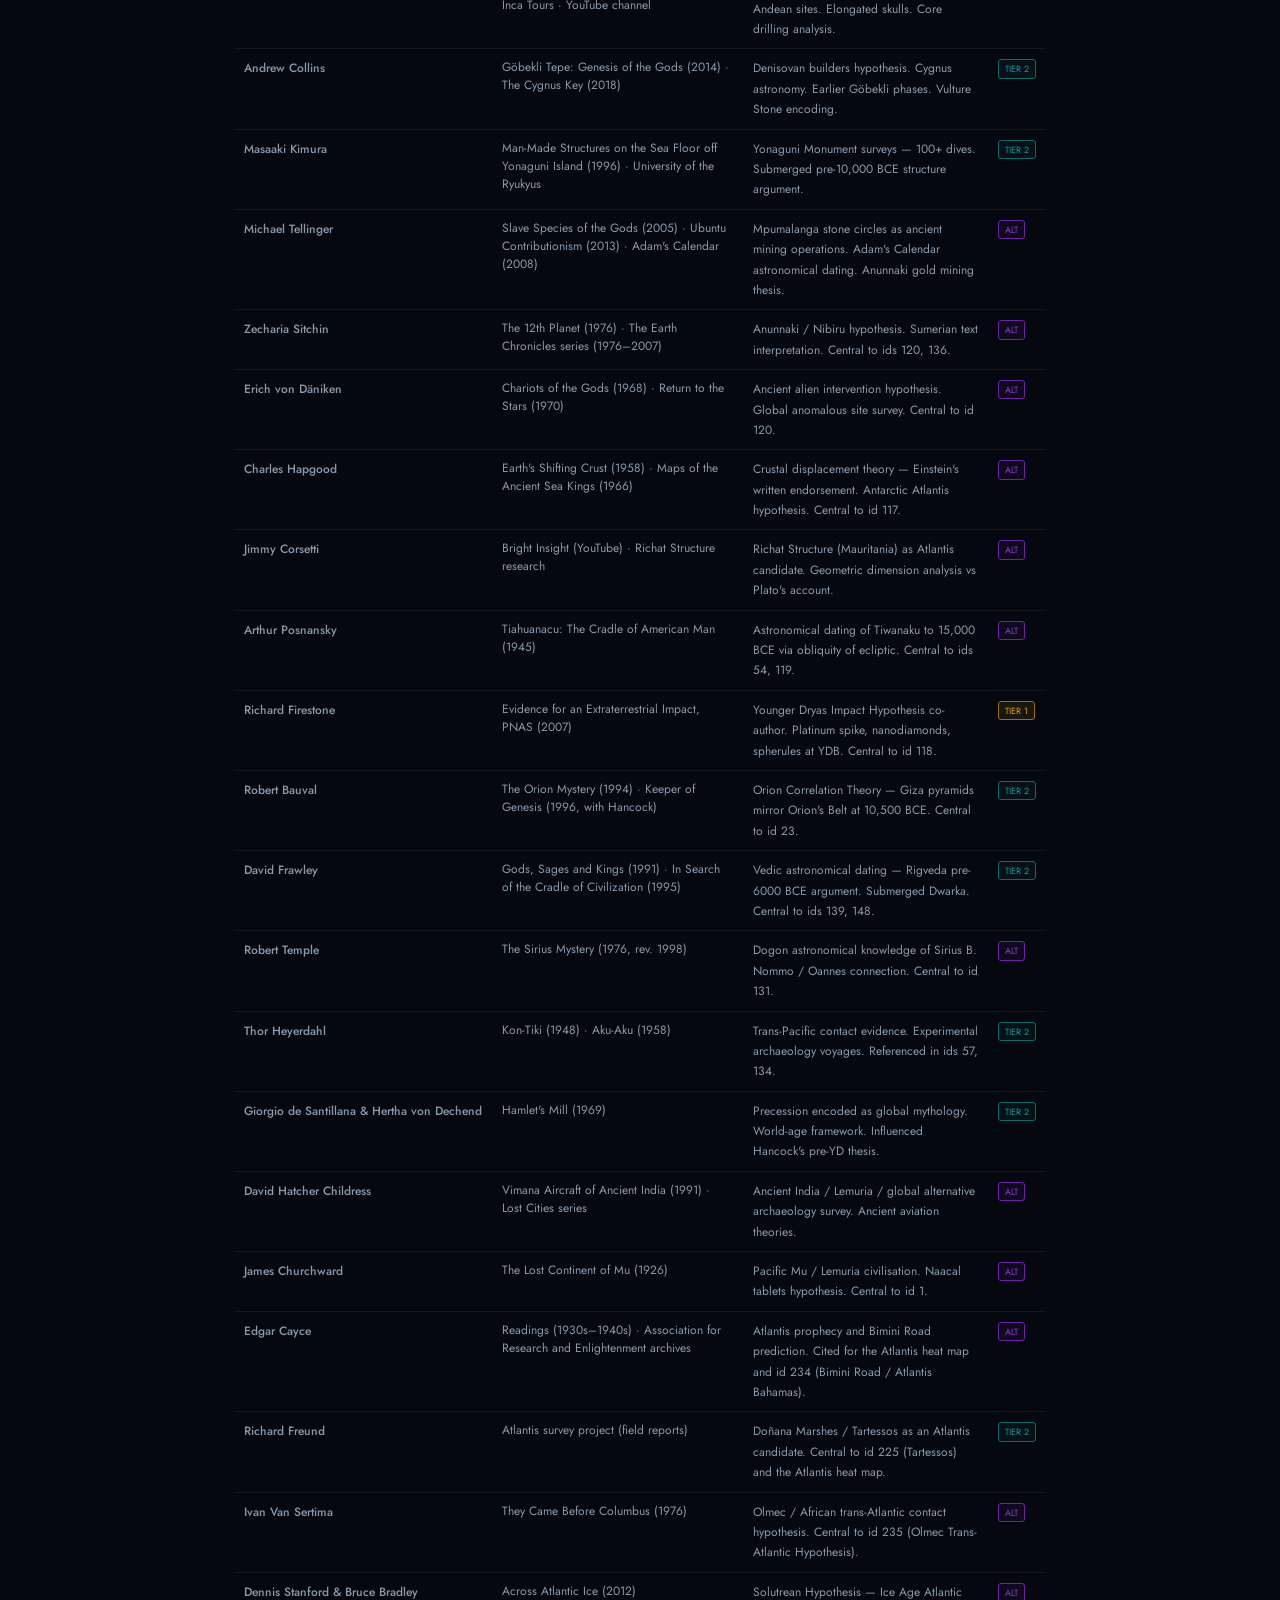
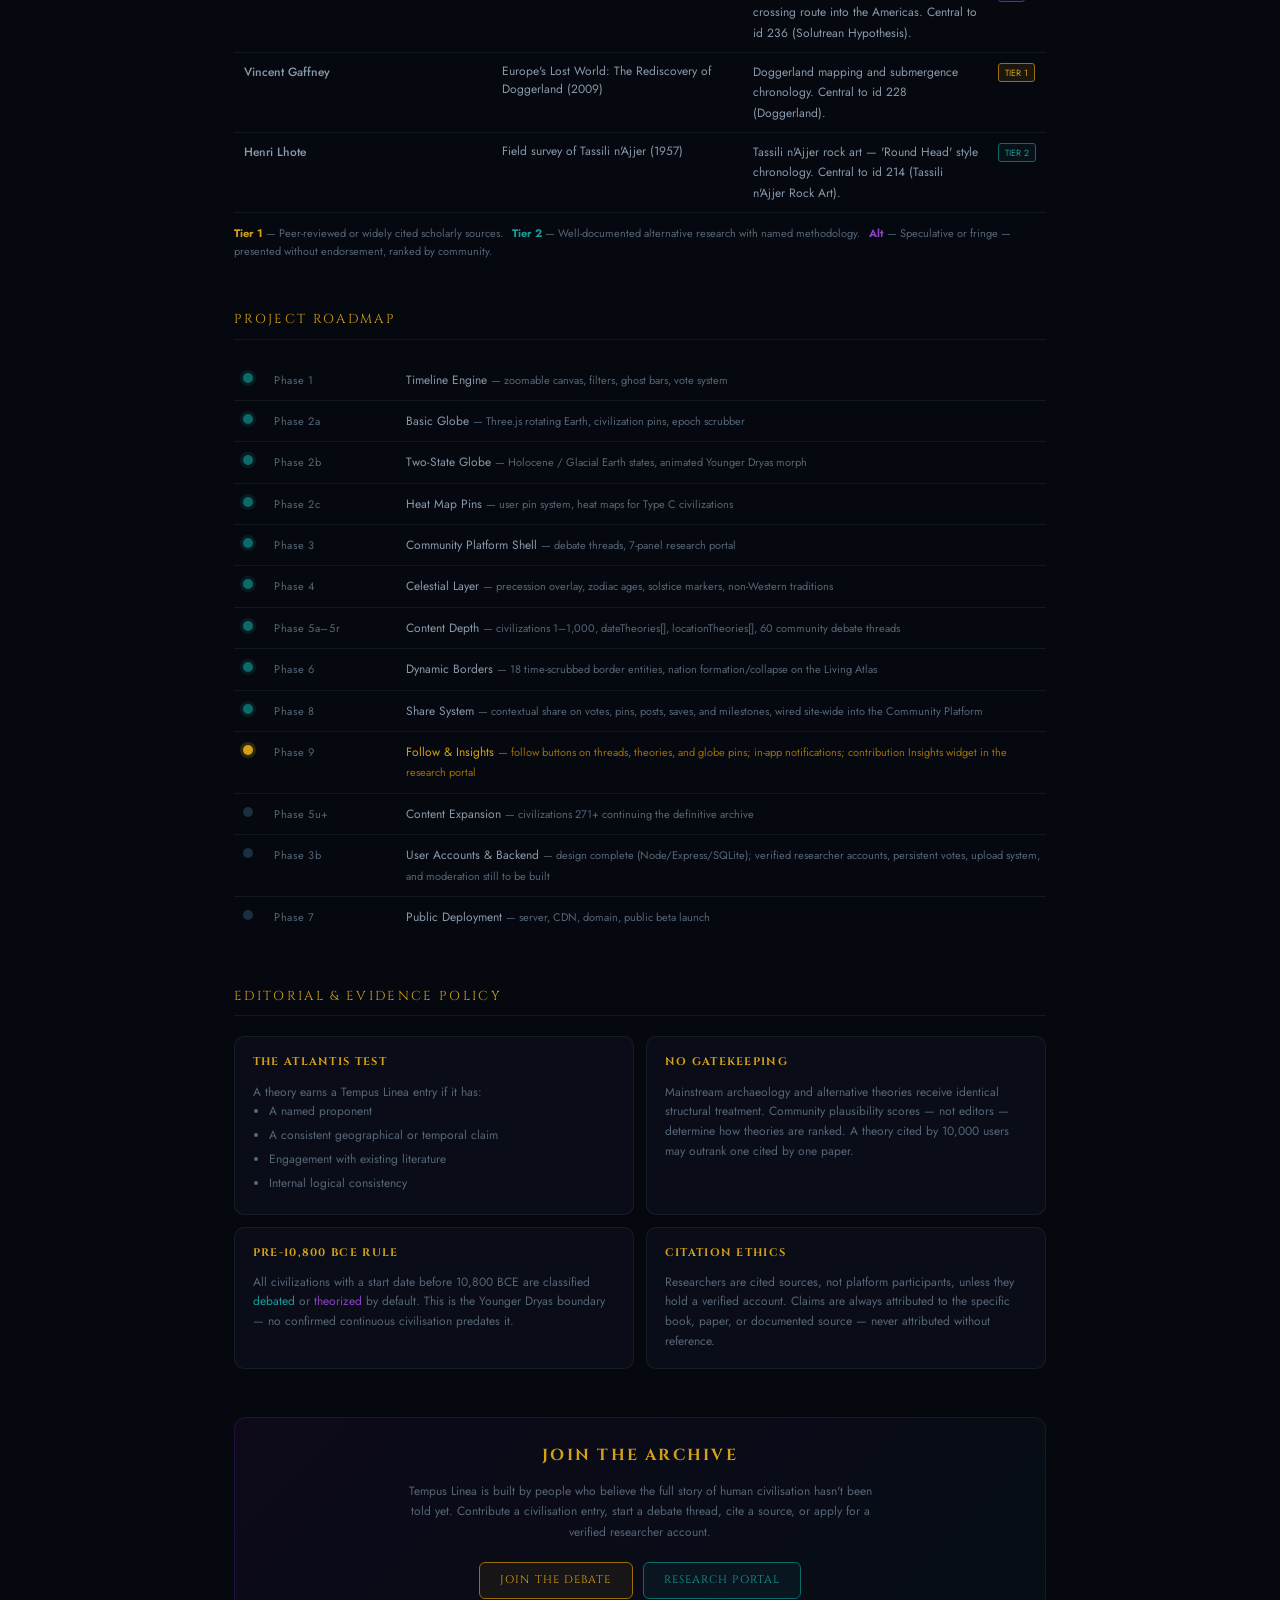
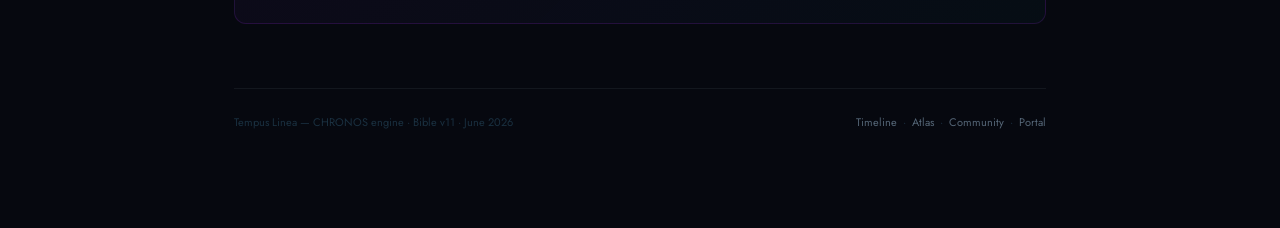
==== commit d155244c: "Add files via upload" ====
--- a/about.html
+++ b/about.html
@@ -306,7 +306,7 @@
           <span class="app-name">COMMUNITY PLATFORM</span>
           <span class="app-status status-shell">SHELL</span>
         </div>
-        <div class="app-desc">Debate threads with community plausibility ranking. CLIO AI assistant on every page. 7-panel research portal with contribution Insights widget. Contextual share prompts on votes, pins, posts, and milestones. Follow buttons on theories, threads, and globe pins with in-app notifications. Full user accounts, verification, and persistent votes launching in Phase 3b.</div>
+        <div class="app-desc">Debate threads with community plausibility ranking. 7-panel research portal with contribution Insights widget. Contextual share prompts on votes, pins, posts, and milestones. Follow buttons on theories, threads, and globe pins with in-app notifications. Full user accounts, verification, and persistent votes launching in Phase 3b.</div>
         <a href="community.html" class="app-link">Open Community →</a>
       </div>
 
@@ -522,9 +522,9 @@
       <div class="roadmap-item"><div class="roadmap-dot dot-done"></div><div class="roadmap-phase">Phase 2a</div><div class="roadmap-desc">Basic Globe <small>— Three.js rotating Earth, civilization pins, epoch scrubber</small></div></div>
       <div class="roadmap-item"><div class="roadmap-dot dot-done"></div><div class="roadmap-phase">Phase 2b</div><div class="roadmap-desc">Two-State Globe <small>— Holocene / Glacial Earth states, animated Younger Dryas morph</small></div></div>
       <div class="roadmap-item"><div class="roadmap-dot dot-done"></div><div class="roadmap-phase">Phase 2c</div><div class="roadmap-desc">Heat Map Pins <small>— user pin system, heat maps for Type C civilizations</small></div></div>
-      <div class="roadmap-item"><div class="roadmap-dot dot-done"></div><div class="roadmap-phase">Phase 3</div><div class="roadmap-desc">Community Platform Shell <small>— debate threads, CLIO assistant, 7-panel research portal</small></div></div>
+      <div class="roadmap-item"><div class="roadmap-dot dot-done"></div><div class="roadmap-phase">Phase 3</div><div class="roadmap-desc">Community Platform Shell <small>— debate threads, 7-panel research portal</small></div></div>
       <div class="roadmap-item"><div class="roadmap-dot dot-done"></div><div class="roadmap-phase">Phase 4</div><div class="roadmap-desc">Celestial Layer <small>— precession overlay, zodiac ages, solstice markers, non-Western traditions</small></div></div>
-      <div class="roadmap-item"><div class="roadmap-dot dot-done"></div><div class="roadmap-phase">Phase 5a–5r</div><div class="roadmap-desc">Content Depth <small>— civilizations 1–1,000, dateTheories[], locationTheories[], CLIO expansion, 60 community debate threads</small></div></div>
+      <div class="roadmap-item"><div class="roadmap-dot dot-done"></div><div class="roadmap-phase">Phase 5a–5r</div><div class="roadmap-desc">Content Depth <small>— civilizations 1–1,000, dateTheories[], locationTheories[], 60 community debate threads</small></div></div>
       <div class="roadmap-item"><div class="roadmap-dot dot-done"></div><div class="roadmap-phase">Phase 6</div><div class="roadmap-desc">Dynamic Borders <small>— 18 time-scrubbed border entities, nation formation/collapse on the Living Atlas</small></div></div>
       <div class="roadmap-item"><div class="roadmap-dot dot-done"></div><div class="roadmap-phase">Phase 8</div><div class="roadmap-desc">Share System <small>— contextual share on votes, pins, posts, saves, and milestones, wired site-wide into the Community Platform</small></div></div>
       <div class="roadmap-item"><div class="roadmap-dot dot-next"></div><div class="roadmap-phase">Phase 9</div><div class="roadmap-desc" style="color:var(--gold)">Follow &amp; Insights <small style="color:var(--gold-dim)">— follow buttons on threads, theories, and globe pins; in-app notifications; contribution Insights widget in the research portal</small></div></div>
@@ -592,9 +592,6 @@
 <script src="share.js"></script>
 <script src="share-ui-styles.js"></script>
 <script src="share-ui.js"></script>
-<script src="clio-prompt.js"></script>
-<script src="clio-ui.js"></script>
-<script src="clio.js"></script>
 
 </body>
 </html>
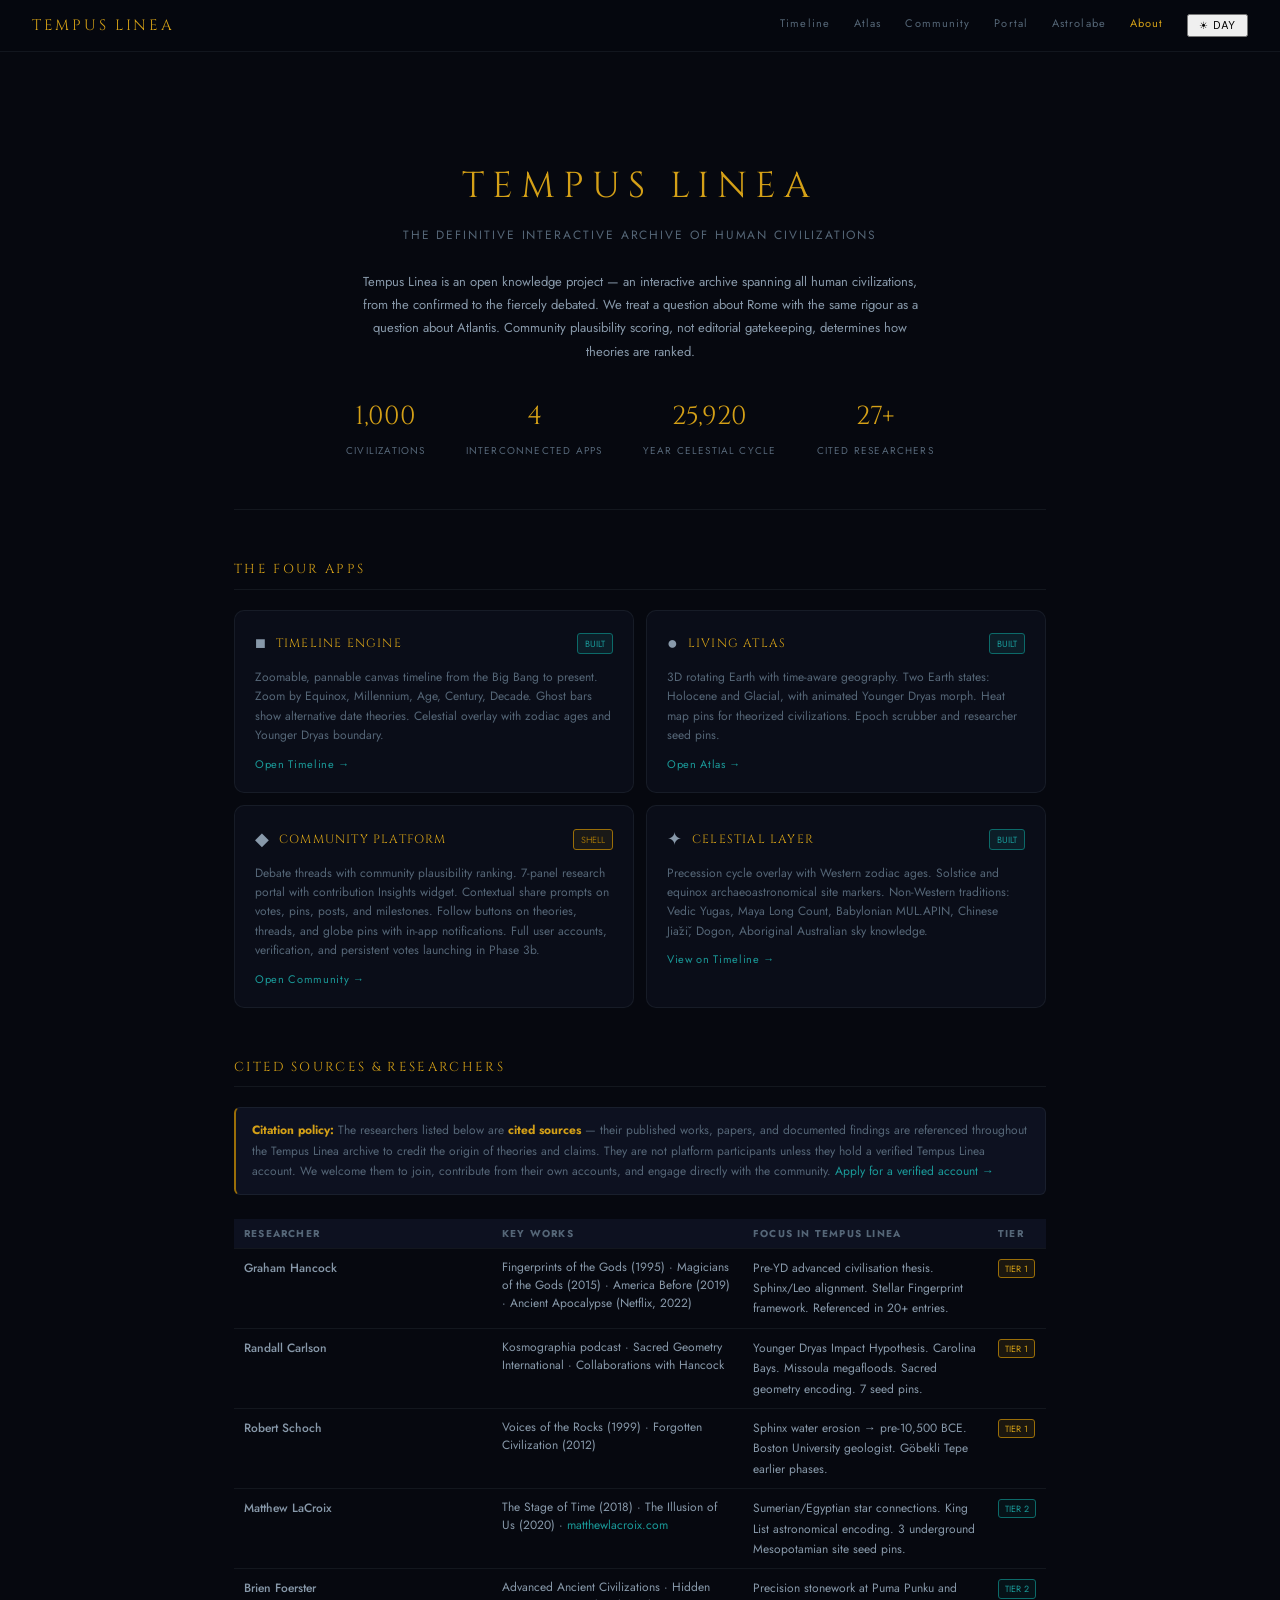
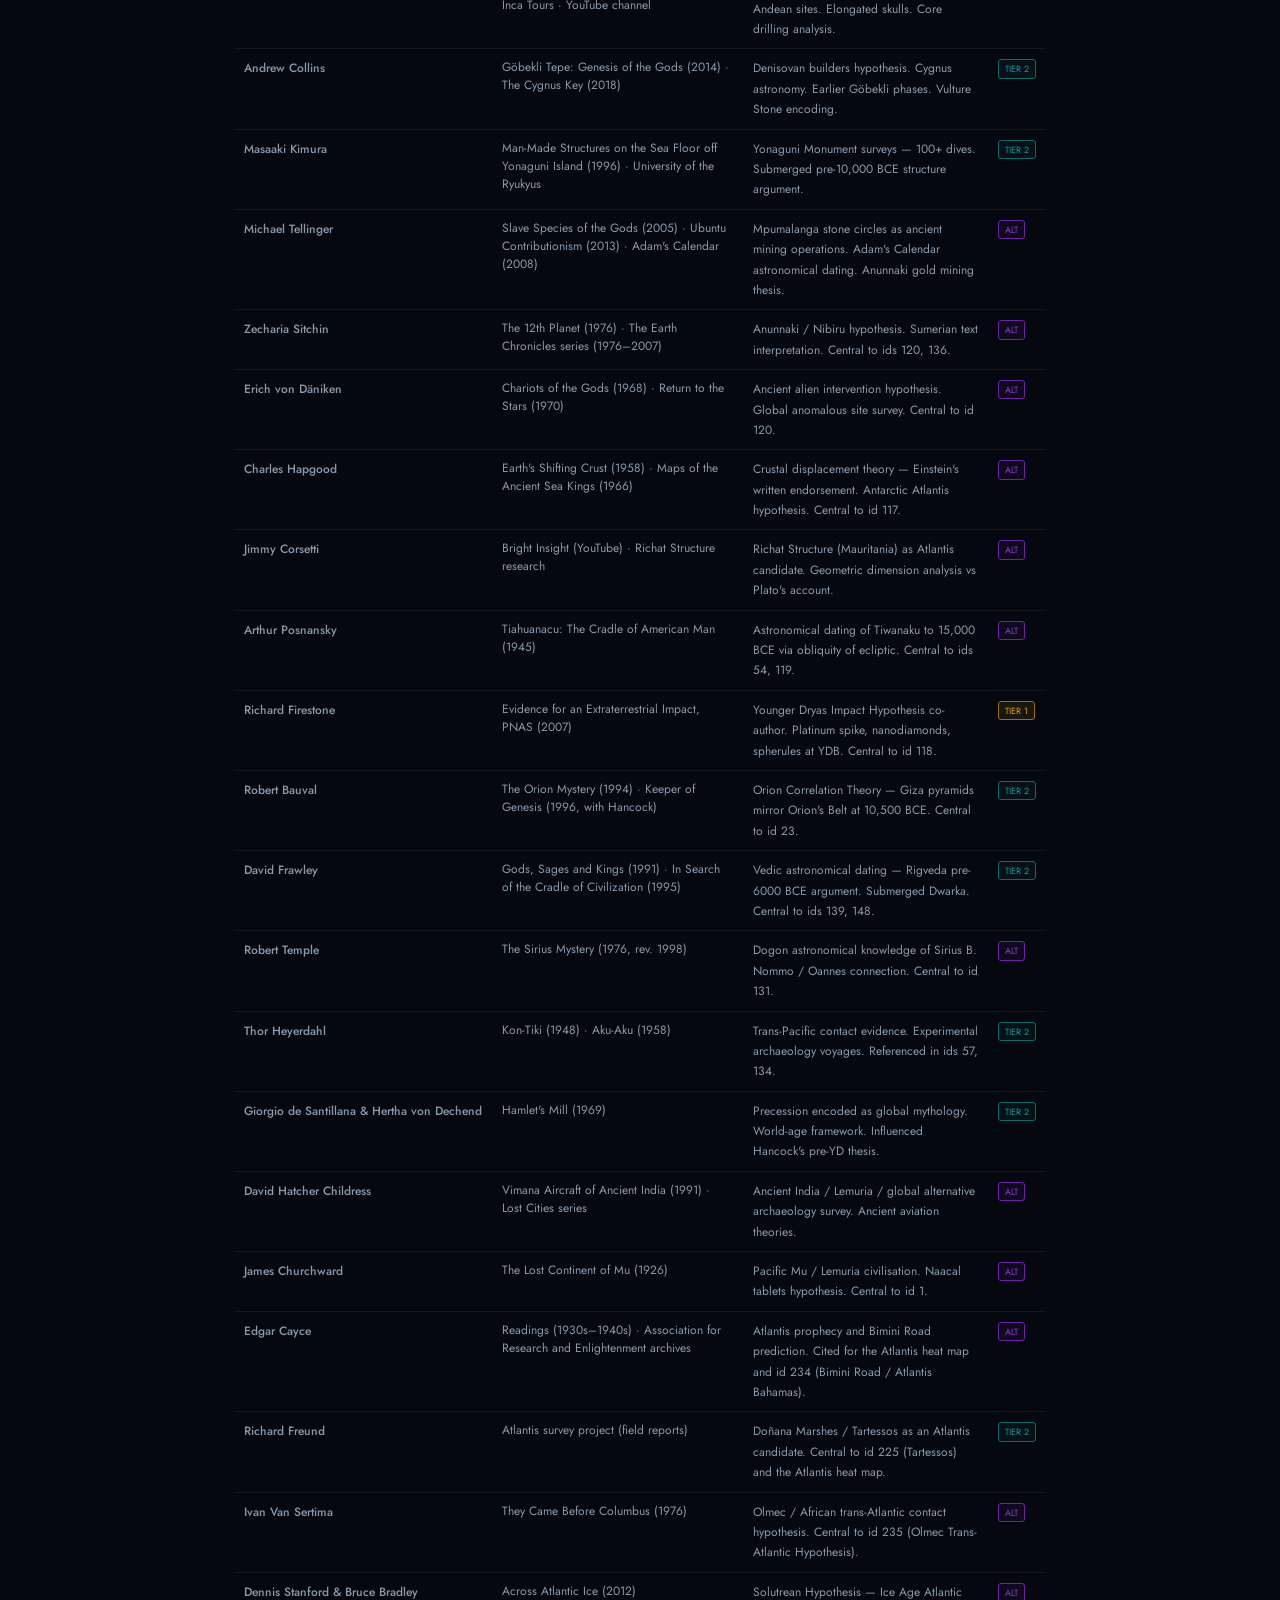
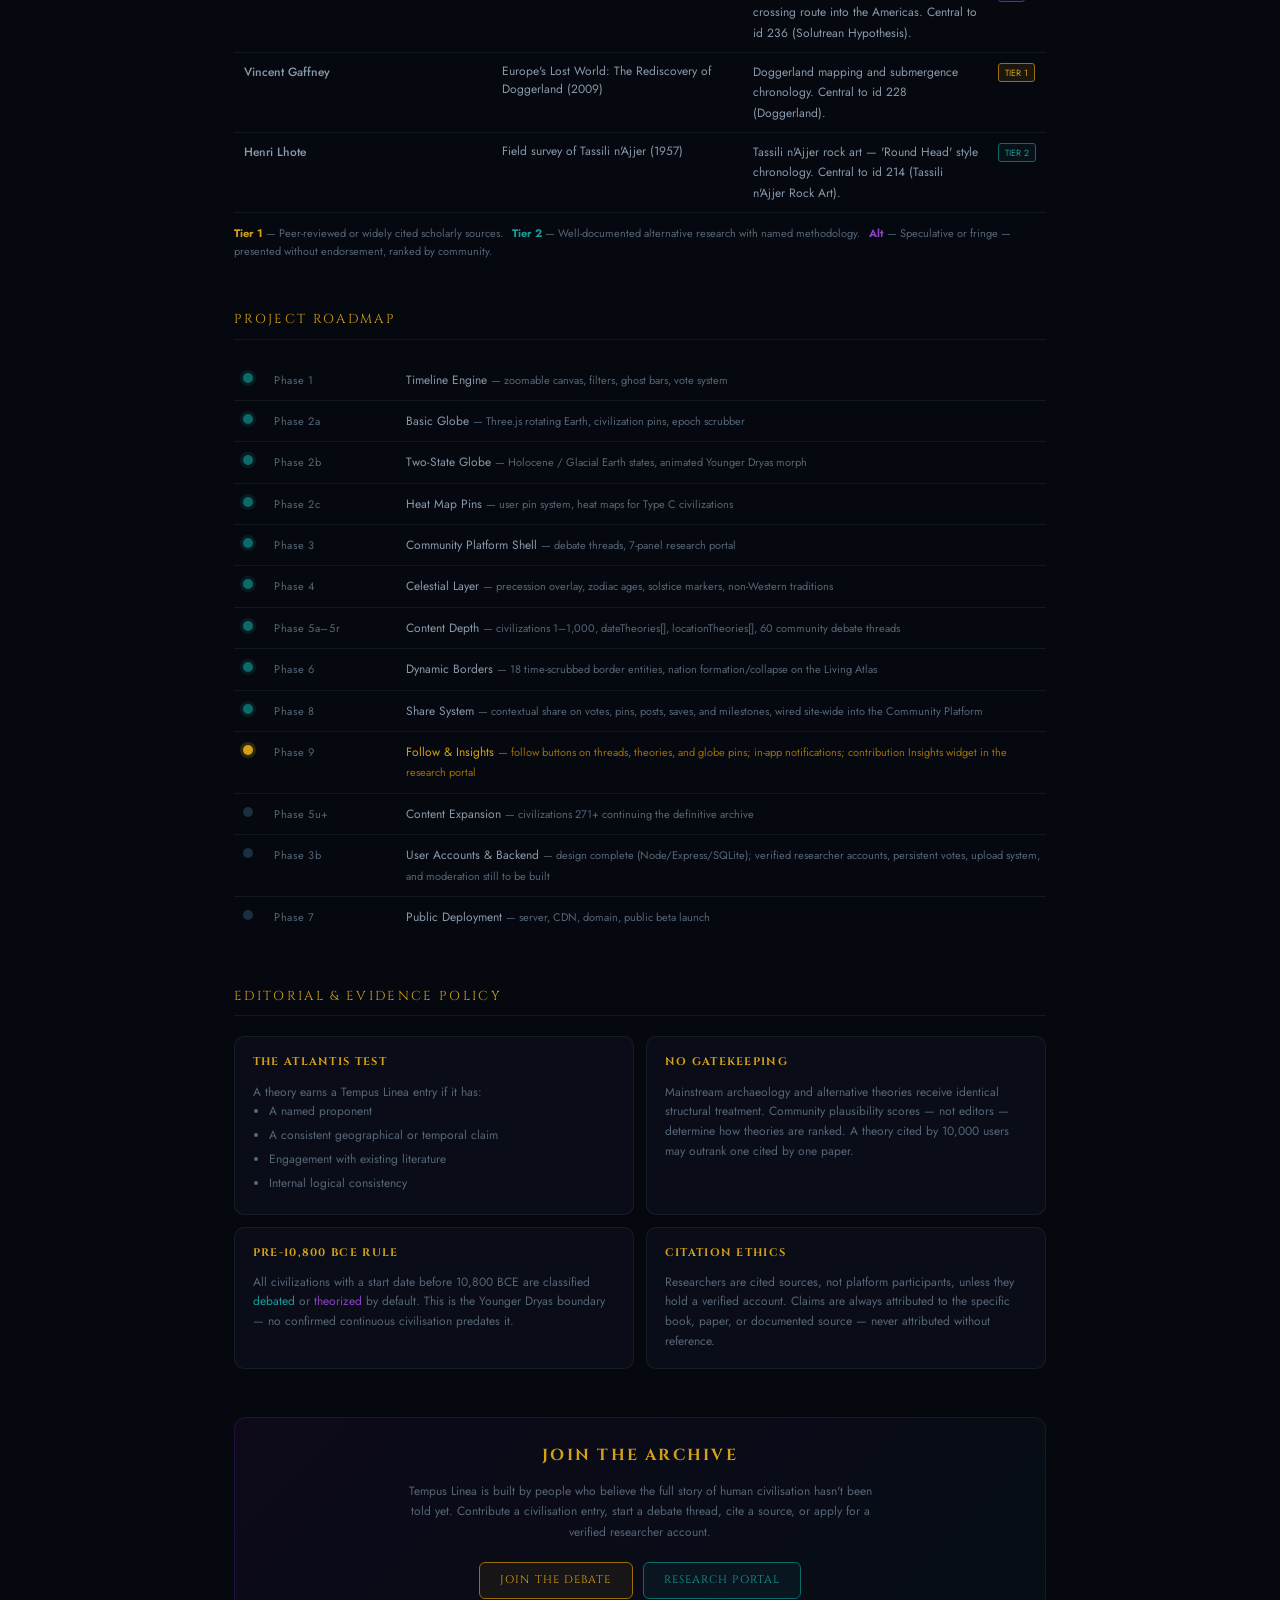
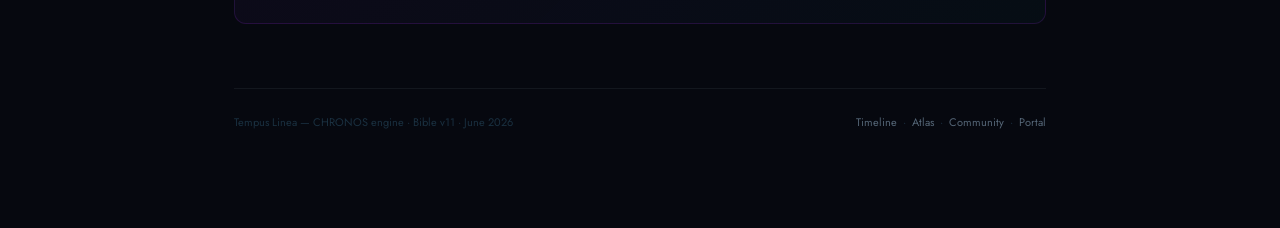
==== commit 661df725: "Add files via upload" ====
--- a/about.html
+++ b/about.html
@@ -241,6 +241,7 @@
     <a href="globe.html">Atlas</a>
     <a href="community.html">Community</a>
     <a href="portal.html">Portal</a>
+    <a href="astrolabe.html">Astrolabe</a>
     <a href="about.html" class="active">About</a>
     <button class="theme-toggle" style="font-size:10px;padding:4px 10px;letter-spacing:1px;">☀ DAY</button>
   </div>
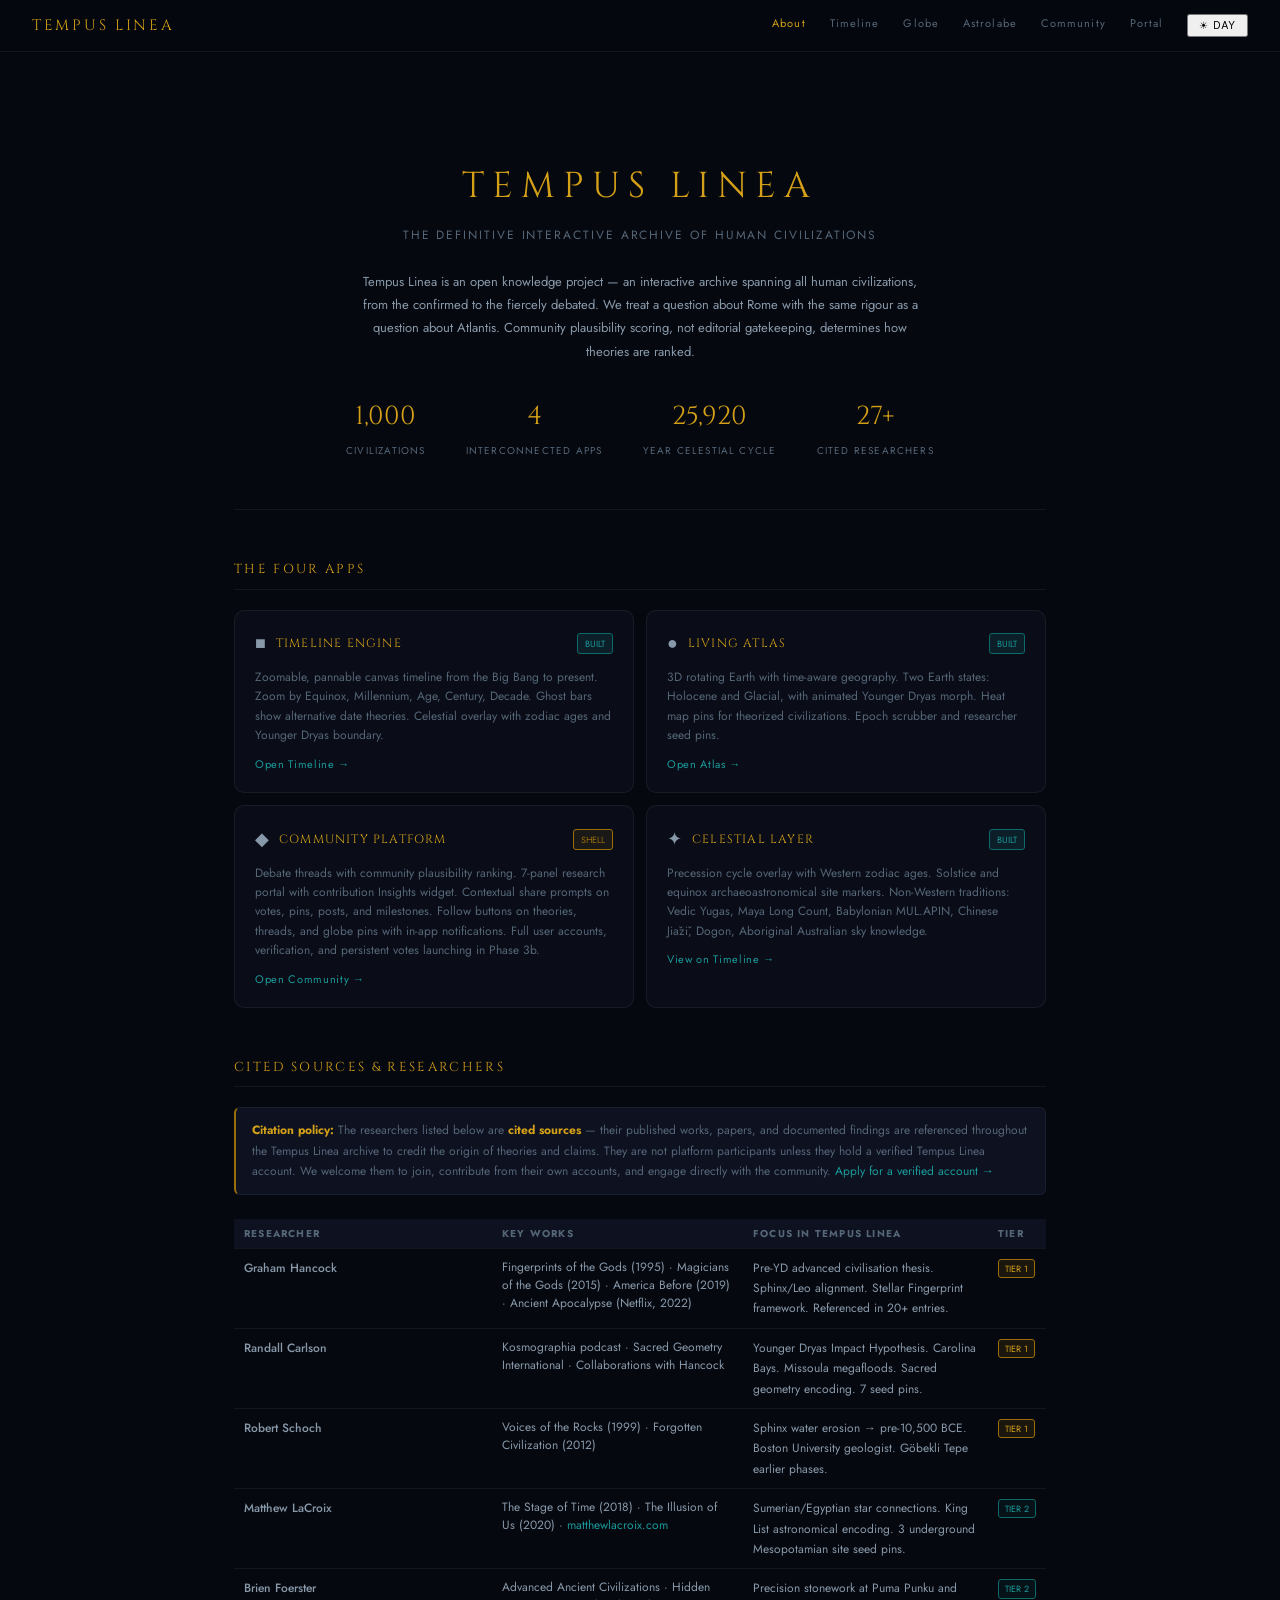
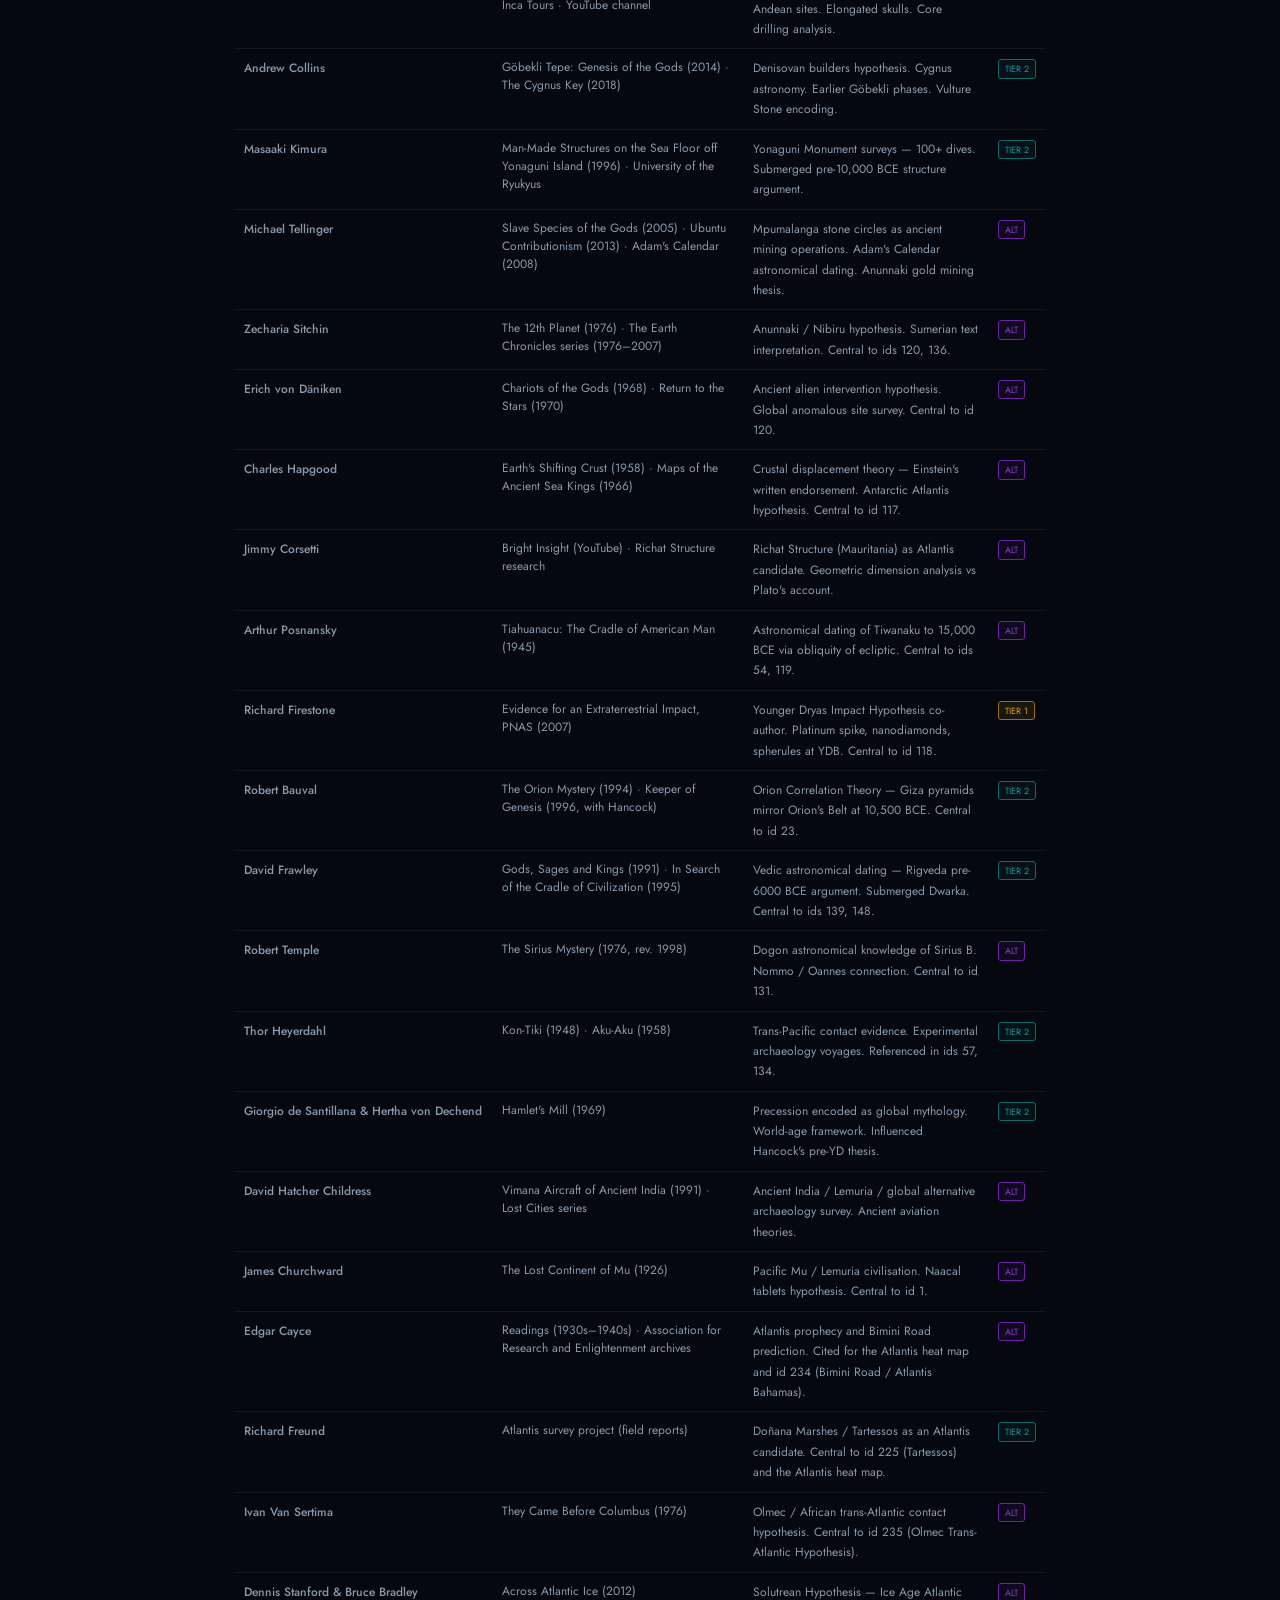
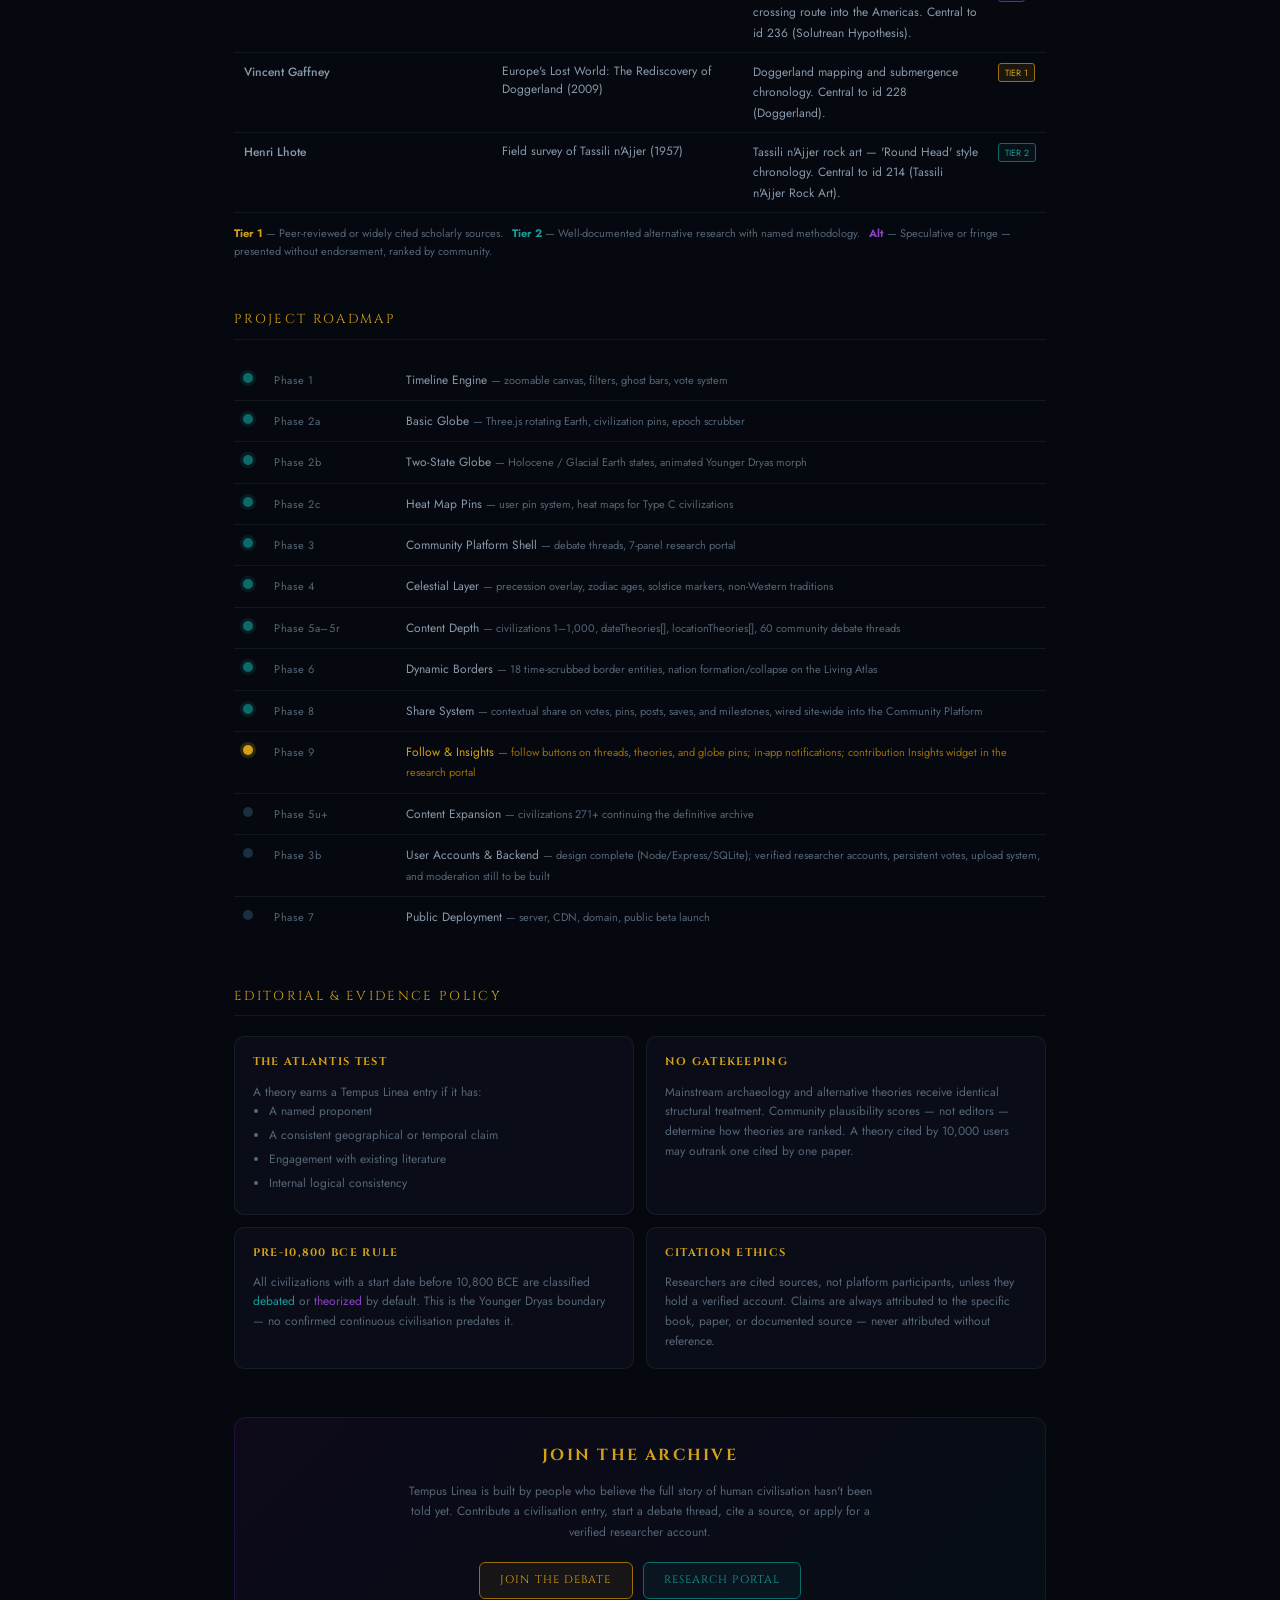
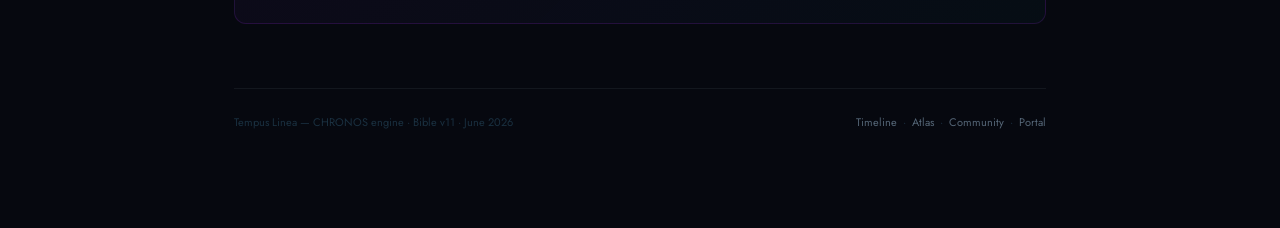
==== commit dbe14f72: "Add files via upload" ====
--- a/about.html
+++ b/about.html
@@ -237,12 +237,12 @@
 <nav class="nav">
   <a href="index.html" class="nav-brand">TEMPUS LINEA</a>
   <div class="nav-links">
+    <a href="about.html" class="active">About</a>
     <a href="index.html">Timeline</a>
-    <a href="globe.html">Atlas</a>
+    <a href="globe.html">Globe</a>
+    <a href="astrolabe.html">Astrolabe</a>
     <a href="community.html">Community</a>
     <a href="portal.html">Portal</a>
-    <a href="astrolabe.html">Astrolabe</a>
-    <a href="about.html" class="active">About</a>
     <button class="theme-toggle" style="font-size:10px;padding:4px 10px;letter-spacing:1px;">☀ DAY</button>
   </div>
 </nav>
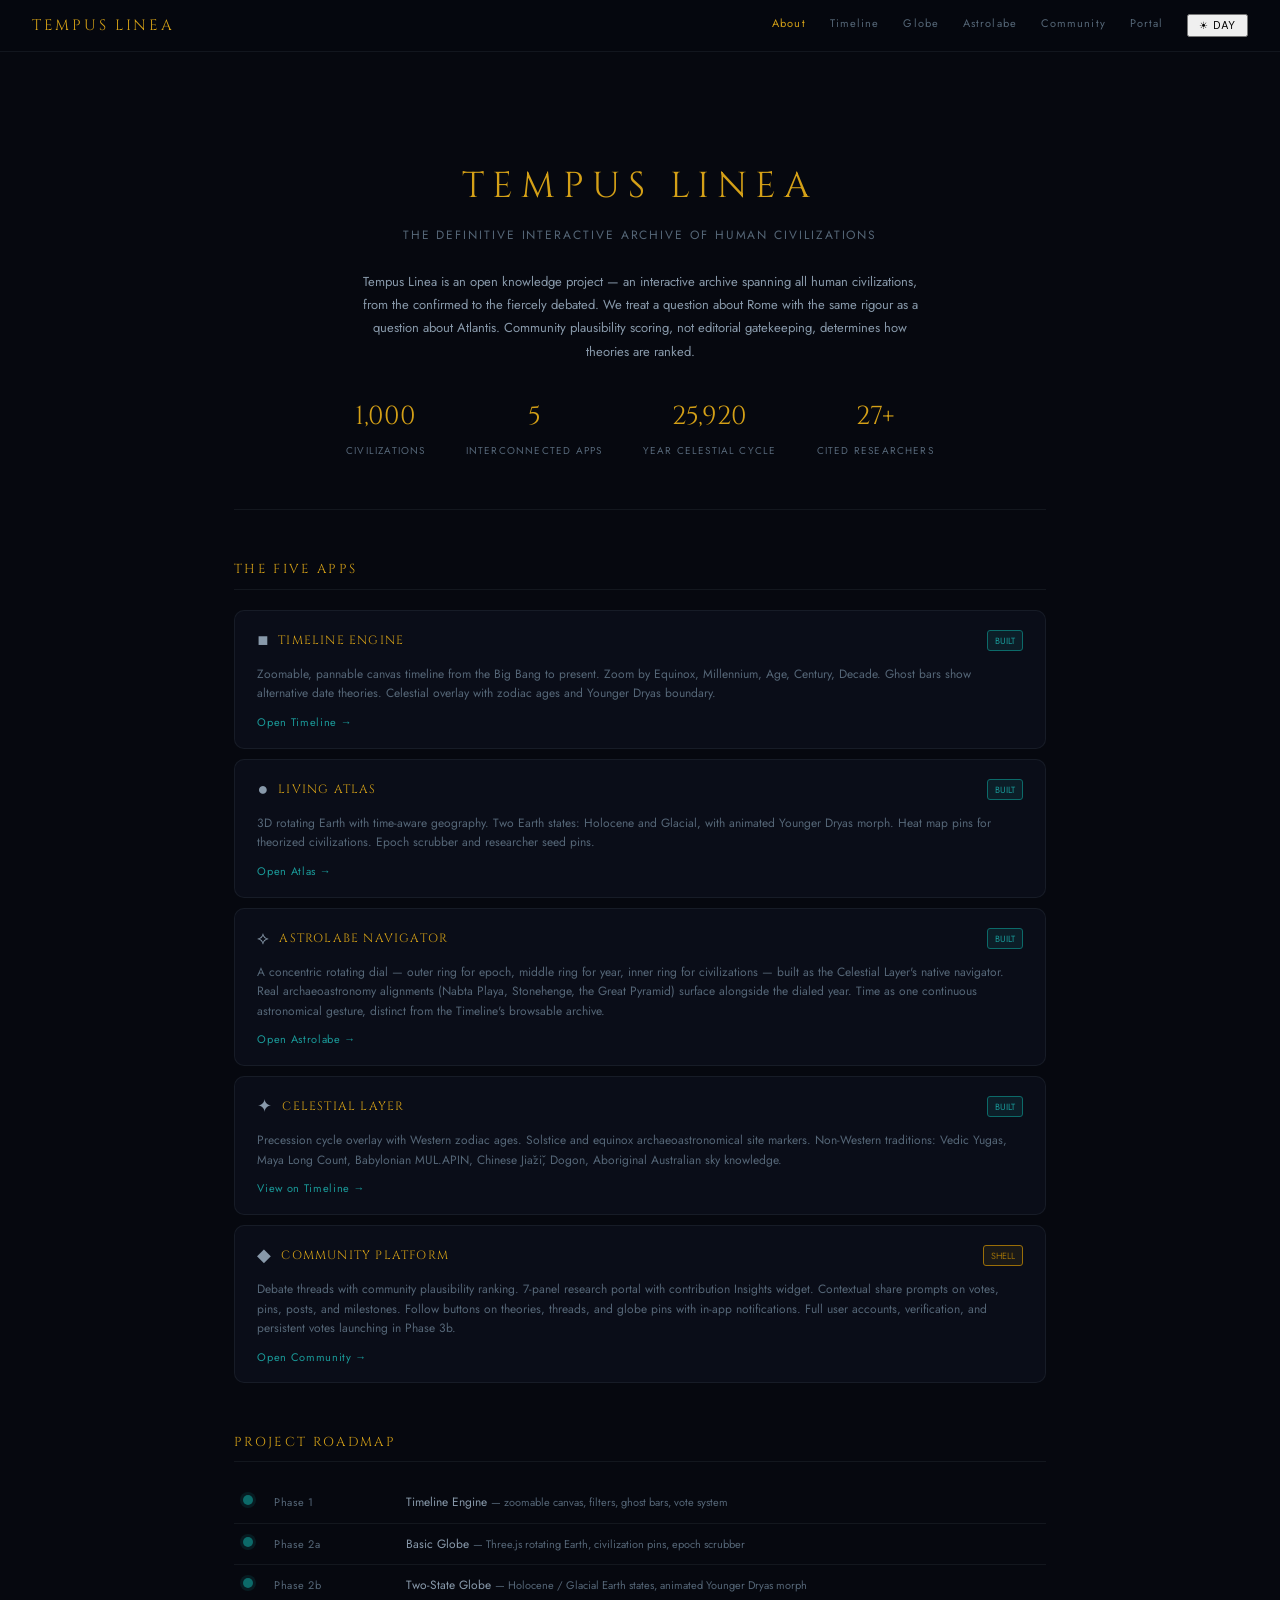
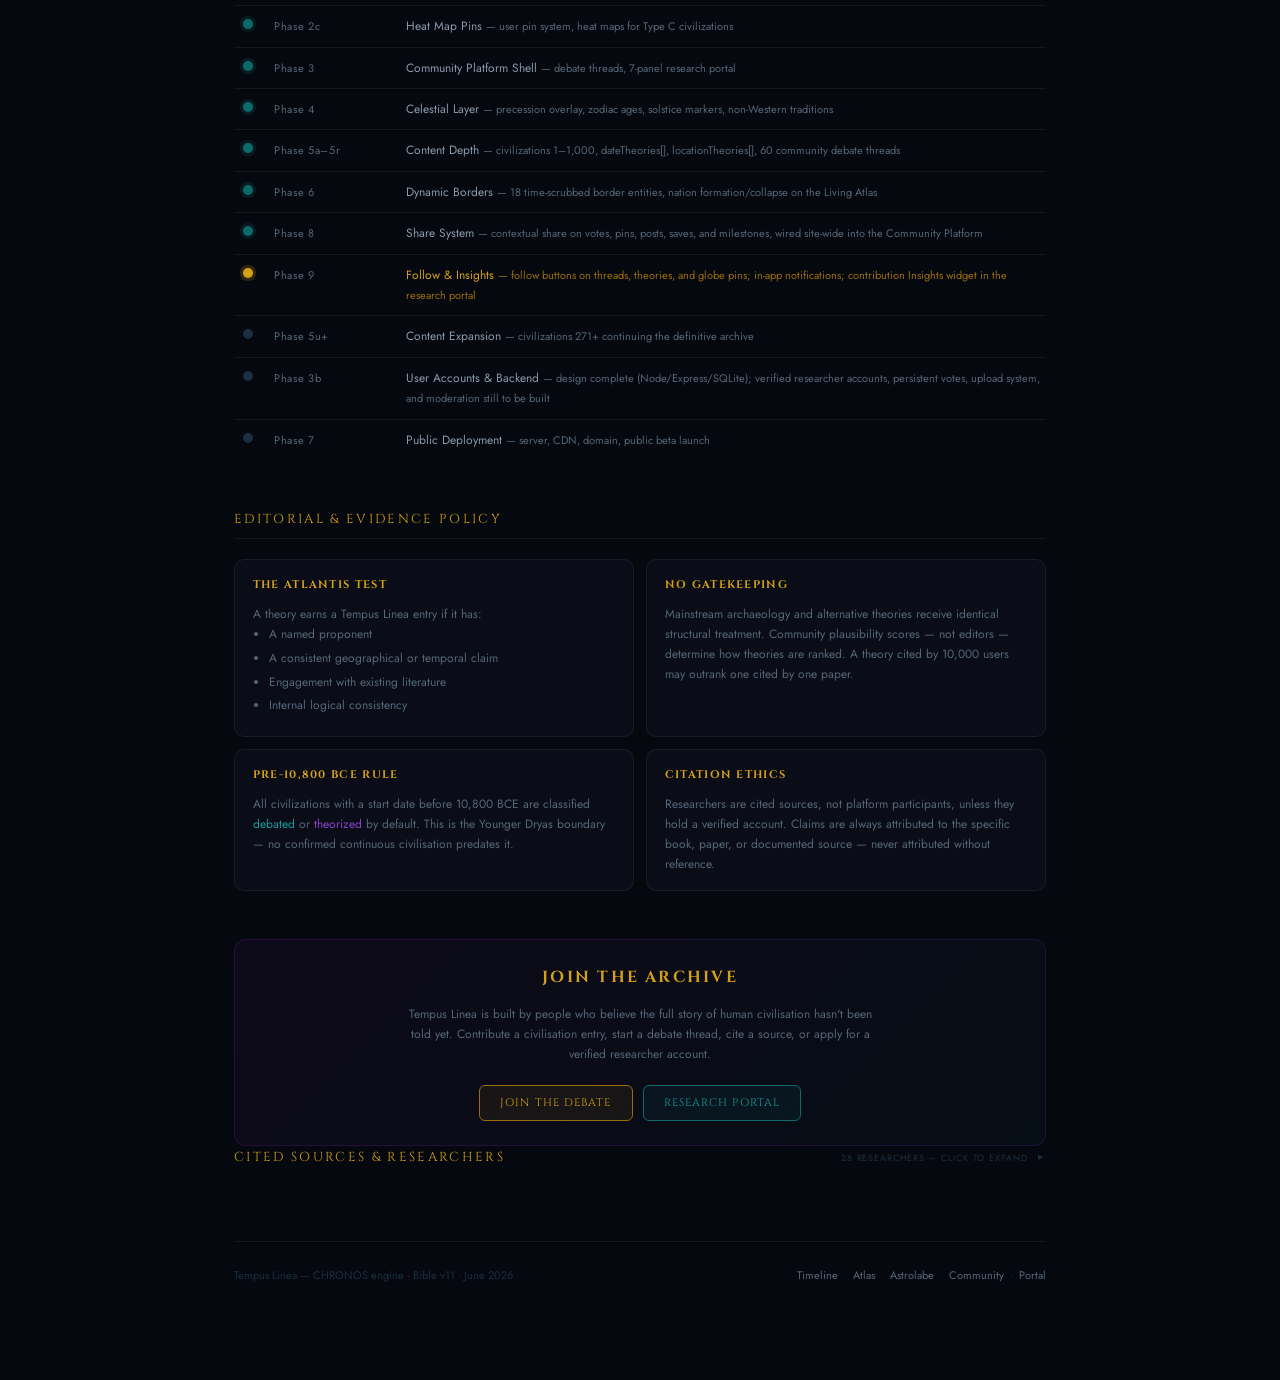
==== commit 6ccf9718: "Add files via upload" ====
--- a/about.html
+++ b/about.html
@@ -100,12 +100,32 @@
   border-bottom: 0.5px solid var(--border);
 }
 
+/* ── COLLAPSIBLE SECTION (Cited Sources & Researchers) ── */
+.section-collapsible summary {
+  font-family: var(--font-display); font-size: 13px;
+  letter-spacing: .18em; color: var(--gold);
+  margin-bottom: 1.25rem; padding-bottom: .5rem;
+  border-bottom: 0.5px solid var(--border);
+  cursor: pointer; list-style: none;
+  display: flex; align-items: center; gap: 10px;
+}
+.section-collapsible summary::-webkit-details-marker { display: none; }
+.section-collapsible summary .hint {
+  margin-left: auto; font-size: 9px; letter-spacing: .1em;
+  color: var(--text-dim); font-family: var(--font-mono);
+}
+.section-collapsible summary .chev {
+  font-size: 11px; color: var(--text-dim); transition: transform .2s;
+}
+.section-collapsible[open] summary .chev { transform: rotate(90deg); }
+.section-collapsible[open] summary { margin-bottom: 1.25rem; }
+.section-collapsible:not([open]) summary { margin-bottom: 0; border-bottom: none; }
+
 /* ── APP CARDS ── */
-.app-grid { display: grid; grid-template-columns: 1fr 1fr; gap: 12px; }
-@media(max-width:600px) { .app-grid { grid-template-columns: 1fr; } }
+.app-grid { display: flex; flex-direction: column; gap: 10px; }
 .app-card {
   background: var(--bg-panel); border: 0.5px solid var(--border);
-  border-radius: 10px; padding: 1.1rem 1.25rem;
+  border-radius: 10px; padding: 0.9rem 1.4rem;
   transition: border-color .2s;
 }
 .app-card:hover { border-color: var(--border-hi); }
@@ -262,7 +282,7 @@
         <span class="hero-stat-lbl">CIVILIZATIONS</span>
       </div>
       <div class="hero-stat">
-        <span class="hero-stat-val">4</span>
+        <span class="hero-stat-val">5</span>
         <span class="hero-stat-lbl">INTERCONNECTED APPS</span>
       </div>
       <div class="hero-stat">
@@ -278,7 +298,7 @@
 
   <!-- THE APPS -->
   <div class="section">
-    <div class="section-title">THE FOUR APPS</div>
+    <div class="section-title">THE FIVE APPS</div>
     <div class="app-grid">
 
       <div class="app-card">
@@ -303,12 +323,12 @@
 
       <div class="app-card">
         <div class="app-card-header">
-          <span class="app-icon">&#9670;</span>
-          <span class="app-name">COMMUNITY PLATFORM</span>
-          <span class="app-status status-shell">SHELL</span>
+          <span class="app-icon">⟡</span>
+          <span class="app-name">ASTROLABE NAVIGATOR</span>
+          <span class="app-status status-built">BUILT</span>
         </div>
-        <div class="app-desc">Debate threads with community plausibility ranking. 7-panel research portal with contribution Insights widget. Contextual share prompts on votes, pins, posts, and milestones. Follow buttons on theories, threads, and globe pins with in-app notifications. Full user accounts, verification, and persistent votes launching in Phase 3b.</div>
-        <a href="community.html" class="app-link">Open Community →</a>
+        <div class="app-desc">A concentric rotating dial — outer ring for epoch, middle ring for year, inner ring for civilizations — built as the Celestial Layer's native navigator. Real archaeoastronomy alignments (Nabta Playa, Stonehenge, the Great Pyramid) surface alongside the dialed year. Time as one continuous astronomical gesture, distinct from the Timeline's browsable archive.</div>
+        <a href="astrolabe.html" class="app-link">Open Astrolabe →</a>
       </div>
 
       <div class="app-card">
@@ -321,199 +341,20 @@
         <a href="index.html" class="app-link">View on Timeline →</a>
       </div>
 
+      <div class="app-card">
+        <div class="app-card-header">
+          <span class="app-icon">&#9670;</span>
+          <span class="app-name">COMMUNITY PLATFORM</span>
+          <span class="app-status status-shell">SHELL</span>
+        </div>
+        <div class="app-desc">Debate threads with community plausibility ranking. 7-panel research portal with contribution Insights widget. Contextual share prompts on votes, pins, posts, and milestones. Follow buttons on theories, threads, and globe pins with in-app notifications. Full user accounts, verification, and persistent votes launching in Phase 3b.</div>
+        <a href="community.html" class="app-link">Open Community →</a>
+      </div>
+
     </div>
   </div>
 
-  <!-- CITED SOURCES & RESEARCHERS -->
-  <div class="section">
-    <div class="section-title">CITED SOURCES &amp; RESEARCHERS</div>
-    <div class="citation-note">
-      <strong>Citation policy:</strong> The researchers listed below are <strong>cited sources</strong> — their published works, papers, and documented findings are referenced throughout the Tempus Linea archive to credit the origin of theories and claims. They are not platform participants unless they hold a verified Tempus Linea account. We welcome them to join, contribute from their own accounts, and engage directly with the community. <span style="color:var(--teal-hi);cursor:pointer" onclick="alert('Researcher verification launching in Phase 3b.')">Apply for a verified account →</span>
-    </div>
-
-    <div style="overflow-x:auto">
-    <table class="researcher-table">
-      <thead>
-        <tr>
-          <th>RESEARCHER</th>
-          <th>KEY WORKS</th>
-          <th>FOCUS IN TEMPUS LINEA</th>
-          <th>TIER</th>
-        </tr>
-      </thead>
-      <tbody>
-        <tr>
-          <td class="researcher-name-cell">Graham Hancock</td>
-          <td class="researcher-works">Fingerprints of the Gods (1995) · Magicians of the Gods (2015) · America Before (2019) · Ancient Apocalypse (Netflix, 2022)</td>
-          <td>Pre-YD advanced civilisation thesis. Sphinx/Leo alignment. Stellar Fingerprint framework. Referenced in 20+ entries.</td>
-          <td><span class="tier-badge tier-1">TIER 1</span></td>
-        </tr>
-        <tr>
-          <td class="researcher-name-cell">Randall Carlson</td>
-          <td class="researcher-works">Kosmographia podcast · Sacred Geometry International · Collaborations with Hancock</td>
-          <td>Younger Dryas Impact Hypothesis. Carolina Bays. Missoula megafloods. Sacred geometry encoding. 7 seed pins.</td>
-          <td><span class="tier-badge tier-1">TIER 1</span></td>
-        </tr>
-        <tr>
-          <td class="researcher-name-cell">Robert Schoch</td>
-          <td class="researcher-works">Voices of the Rocks (1999) · Forgotten Civilization (2012)</td>
-          <td>Sphinx water erosion → pre-10,500 BCE. Boston University geologist. Göbekli Tepe earlier phases.</td>
-          <td><span class="tier-badge tier-1">TIER 1</span></td>
-        </tr>
-        <tr>
-          <td class="researcher-name-cell">Matthew LaCroix</td>
-          <td class="researcher-works">The Stage of Time (2018) · The Illusion of Us (2020) · <a href="https://matthewlacroix.com" target="_blank">matthewlacroix.com</a></td>
-          <td>Sumerian/Egyptian star connections. King List astronomical encoding. 3 underground Mesopotamian site seed pins.</td>
-          <td><span class="tier-badge tier-2">TIER 2</span></td>
-        </tr>
-        <tr>
-          <td class="researcher-name-cell">Brien Foerster</td>
-          <td class="researcher-works">Advanced Ancient Civilizations · Hidden Inca Tours · YouTube channel</td>
-          <td>Precision stonework at Puma Punku and Andean sites. Elongated skulls. Core drilling analysis.</td>
-          <td><span class="tier-badge tier-2">TIER 2</span></td>
-        </tr>
-        <tr>
-          <td class="researcher-name-cell">Andrew Collins</td>
-          <td class="researcher-works">Göbekli Tepe: Genesis of the Gods (2014) · The Cygnus Key (2018)</td>
-          <td>Denisovan builders hypothesis. Cygnus astronomy. Earlier Göbekli phases. Vulture Stone encoding.</td>
-          <td><span class="tier-badge tier-2">TIER 2</span></td>
-        </tr>
-        <tr>
-          <td class="researcher-name-cell">Masaaki Kimura</td>
-          <td class="researcher-works">Man-Made Structures on the Sea Floor off Yonaguni Island (1996) · University of the Ryukyus</td>
-          <td>Yonaguni Monument surveys — 100+ dives. Submerged pre-10,000 BCE structure argument.</td>
-          <td><span class="tier-badge tier-2">TIER 2</span></td>
-        </tr>
-        <tr>
-          <td class="researcher-name-cell">Michael Tellinger</td>
-          <td class="researcher-works">Slave Species of the Gods (2005) · Ubuntu Contributionism (2013) · Adam's Calendar (2008)</td>
-          <td>Mpumalanga stone circles as ancient mining operations. Adam's Calendar astronomical dating. Anunnaki gold mining thesis.</td>
-          <td><span class="tier-badge tier-alt">ALT</span></td>
-        </tr>
-        <tr>
-          <td class="researcher-name-cell">Zecharia Sitchin</td>
-          <td class="researcher-works">The 12th Planet (1976) · The Earth Chronicles series (1976–2007)</td>
-          <td>Anunnaki / Nibiru hypothesis. Sumerian text interpretation. Central to ids 120, 136.</td>
-          <td><span class="tier-badge tier-alt">ALT</span></td>
-        </tr>
-        <tr>
-          <td class="researcher-name-cell">Erich von Däniken</td>
-          <td class="researcher-works">Chariots of the Gods (1968) · Return to the Stars (1970)</td>
-          <td>Ancient alien intervention hypothesis. Global anomalous site survey. Central to id 120.</td>
-          <td><span class="tier-badge tier-alt">ALT</span></td>
-        </tr>
-        <tr>
-          <td class="researcher-name-cell">Charles Hapgood</td>
-          <td class="researcher-works">Earth's Shifting Crust (1958) · Maps of the Ancient Sea Kings (1966)</td>
-          <td>Crustal displacement theory — Einstein's written endorsement. Antarctic Atlantis hypothesis. Central to id 117.</td>
-          <td><span class="tier-badge tier-alt">ALT</span></td>
-        </tr>
-        <tr>
-          <td class="researcher-name-cell">Jimmy Corsetti</td>
-          <td class="researcher-works">Bright Insight (YouTube) · Richat Structure research</td>
-          <td>Richat Structure (Mauritania) as Atlantis candidate. Geometric dimension analysis vs Plato's account.</td>
-          <td><span class="tier-badge tier-alt">ALT</span></td>
-        </tr>
-        <tr>
-          <td class="researcher-name-cell">Arthur Posnansky</td>
-          <td class="researcher-works">Tiahuanacu: The Cradle of American Man (1945)</td>
-          <td>Astronomical dating of Tiwanaku to 15,000 BCE via obliquity of ecliptic. Central to ids 54, 119.</td>
-          <td><span class="tier-badge tier-alt">ALT</span></td>
-        </tr>
-        <tr>
-          <td class="researcher-name-cell">Richard Firestone</td>
-          <td class="researcher-works">Evidence for an Extraterrestrial Impact, PNAS (2007)</td>
-          <td>Younger Dryas Impact Hypothesis co-author. Platinum spike, nanodiamonds, spherules at YDB. Central to id 118.</td>
-          <td><span class="tier-badge tier-1">TIER 1</span></td>
-        </tr>
-        <tr>
-          <td class="researcher-name-cell">Robert Bauval</td>
-          <td class="researcher-works">The Orion Mystery (1994) · Keeper of Genesis (1996, with Hancock)</td>
-          <td>Orion Correlation Theory — Giza pyramids mirror Orion's Belt at 10,500 BCE. Central to id 23.</td>
-          <td><span class="tier-badge tier-2">TIER 2</span></td>
-        </tr>
-        <tr>
-          <td class="researcher-name-cell">David Frawley</td>
-          <td class="researcher-works">Gods, Sages and Kings (1991) · In Search of the Cradle of Civilization (1995)</td>
-          <td>Vedic astronomical dating — Rigveda pre-6000 BCE argument. Submerged Dwarka. Central to ids 139, 148.</td>
-          <td><span class="tier-badge tier-2">TIER 2</span></td>
-        </tr>
-        <tr>
-          <td class="researcher-name-cell">Robert Temple</td>
-          <td class="researcher-works">The Sirius Mystery (1976, rev. 1998)</td>
-          <td>Dogon astronomical knowledge of Sirius B. Nommo / Oannes connection. Central to id 131.</td>
-          <td><span class="tier-badge tier-alt">ALT</span></td>
-        </tr>
-        <tr>
-          <td class="researcher-name-cell">Thor Heyerdahl</td>
-          <td class="researcher-works">Kon-Tiki (1948) · Aku-Aku (1958)</td>
-          <td>Trans-Pacific contact evidence. Experimental archaeology voyages. Referenced in ids 57, 134.</td>
-          <td><span class="tier-badge tier-2">TIER 2</span></td>
-        </tr>
-        <tr>
-          <td class="researcher-name-cell">Giorgio de Santillana &amp; Hertha von Dechend</td>
-          <td class="researcher-works">Hamlet's Mill (1969)</td>
-          <td>Precession encoded as global mythology. World-age framework. Influenced Hancock's pre-YD thesis.</td>
-          <td><span class="tier-badge tier-2">TIER 2</span></td>
-        </tr>
-        <tr>
-          <td class="researcher-name-cell">David Hatcher Childress</td>
-          <td class="researcher-works">Vimana Aircraft of Ancient India (1991) · Lost Cities series</td>
-          <td>Ancient India / Lemuria / global alternative archaeology survey. Ancient aviation theories.</td>
-          <td><span class="tier-badge tier-alt">ALT</span></td>
-        </tr>
-        <tr>
-          <td class="researcher-name-cell">James Churchward</td>
-          <td class="researcher-works">The Lost Continent of Mu (1926)</td>
-          <td>Pacific Mu / Lemuria civilisation. Naacal tablets hypothesis. Central to id 1.</td>
-          <td><span class="tier-badge tier-alt">ALT</span></td>
-        </tr>
-        <tr>
-          <td class="researcher-name-cell">Edgar Cayce</td>
-          <td class="researcher-works">Readings (1930s–1940s) · Association for Research and Enlightenment archives</td>
-          <td>Atlantis prophecy and Bimini Road prediction. Cited for the Atlantis heat map and id 234 (Bimini Road / Atlantis Bahamas).</td>
-          <td><span class="tier-badge tier-alt">ALT</span></td>
-        </tr>
-        <tr>
-          <td class="researcher-name-cell">Richard Freund</td>
-          <td class="researcher-works">Atlantis survey project (field reports)</td>
-          <td>Doñana Marshes / Tartessos as an Atlantis candidate. Central to id 225 (Tartessos) and the Atlantis heat map.</td>
-          <td><span class="tier-badge tier-2">TIER 2</span></td>
-        </tr>
-        <tr>
-          <td class="researcher-name-cell">Ivan Van Sertima</td>
-          <td class="researcher-works">They Came Before Columbus (1976)</td>
-          <td>Olmec / African trans-Atlantic contact hypothesis. Central to id 235 (Olmec Trans-Atlantic Hypothesis).</td>
-          <td><span class="tier-badge tier-alt">ALT</span></td>
-        </tr>
-        <tr>
-          <td class="researcher-name-cell">Dennis Stanford &amp; Bruce Bradley</td>
-          <td class="researcher-works">Across Atlantic Ice (2012)</td>
-          <td>Solutrean Hypothesis — Ice Age Atlantic crossing route into the Americas. Central to id 236 (Solutrean Hypothesis).</td>
-          <td><span class="tier-badge tier-alt">ALT</span></td>
-        </tr>
-        <tr>
-          <td class="researcher-name-cell">Vincent Gaffney</td>
-          <td class="researcher-works">Europe's Lost World: The Rediscovery of Doggerland (2009)</td>
-          <td>Doggerland mapping and submergence chronology. Central to id 228 (Doggerland).</td>
-          <td><span class="tier-badge tier-1">TIER 1</span></td>
-        </tr>
-        <tr>
-          <td class="researcher-name-cell">Henri Lhote</td>
-          <td class="researcher-works">Field survey of Tassili n'Ajjer (1957)</td>
-          <td>Tassili n'Ajjer rock art — 'Round Head' style chronology. Central to id 214 (Tassili n'Ajjer Rock Art).</td>
-          <td><span class="tier-badge tier-2">TIER 2</span></td>
-        </tr>
-      </tbody>
-    </table>
-    </div>
-
-    <div style="margin-top:12px;font-size:11px;color:var(--text-secondary);line-height:1.6">
-      <strong style="color:var(--gold)">Tier 1</strong> — Peer-reviewed or widely cited scholarly sources.&nbsp;&nbsp;
-      <strong style="color:var(--teal-hi)">Tier 2</strong> — Well-documented alternative research with named methodology.&nbsp;&nbsp;
-      <strong style="color:var(--violet-hi)">Alt</strong> — Speculative or fringe — presented without endorsement, ranked by community.
-    </div>
-  </div>
+
 
   <!-- ROADMAP -->
   <div class="section">
@@ -574,12 +415,208 @@
     </div>
   </div>
 
+  <!-- CITED SOURCES & RESEARCHERS — moved to bottom per owner request, collapsed by default so it's available but not dominating the page -->
+  <details class="section section-collapsible">
+    <summary>
+      <span>CITED SOURCES &amp; RESEARCHERS</span>
+      <span class="hint">28 RESEARCHERS — CLICK TO EXPAND</span>
+      <span class="chev">&#9656;</span>
+    </summary>
+    <div class="citation-note">
+      <strong>Citation policy:</strong> The researchers listed below are <strong>cited sources</strong> — their published works, papers, and documented findings are referenced throughout the Tempus Linea archive to credit the origin of theories and claims. They are not platform participants unless they hold a verified Tempus Linea account. We welcome them to join, contribute from their own accounts, and engage directly with the community. <span style="color:var(--teal-hi);cursor:pointer" onclick="alert('Researcher verification launching in Phase 3b.')">Apply for a verified account →</span>
+    </div>
+
+    <div style="overflow-x:auto">
+    <table class="researcher-table">
+      <thead>
+        <tr>
+          <th>RESEARCHER</th>
+          <th>KEY WORKS</th>
+          <th>FOCUS IN TEMPUS LINEA</th>
+          <th>TIER</th>
+        </tr>
+      </thead>
+      <tbody>
+        <tr>
+          <td class="researcher-name-cell">Graham Hancock</td>
+          <td class="researcher-works">Fingerprints of the Gods (1995) · Magicians of the Gods (2015) · America Before (2019) · Ancient Apocalypse (Netflix, 2022)</td>
+          <td>Pre-YD advanced civilisation thesis. Sphinx/Leo alignment. Stellar Fingerprint framework. Referenced in 20+ entries.</td>
+          <td><span class="tier-badge tier-1">TIER 1</span></td>
+        </tr>
+        <tr>
+          <td class="researcher-name-cell">Randall Carlson</td>
+          <td class="researcher-works">Kosmographia podcast · Sacred Geometry International · Collaborations with Hancock</td>
+          <td>Younger Dryas Impact Hypothesis. Carolina Bays. Missoula megafloods. Sacred geometry encoding. 7 seed pins.</td>
+          <td><span class="tier-badge tier-1">TIER 1</span></td>
+        </tr>
+        <tr>
+          <td class="researcher-name-cell">Robert Schoch</td>
+          <td class="researcher-works">Voices of the Rocks (1999) · Forgotten Civilization (2012)</td>
+          <td>Sphinx water erosion → pre-10,500 BCE. Boston University geologist. Göbekli Tepe earlier phases.</td>
+          <td><span class="tier-badge tier-1">TIER 1</span></td>
+        </tr>
+        <tr>
+          <td class="researcher-name-cell">Matthew LaCroix</td>
+          <td class="researcher-works">The Stage of Time (2018) · The Illusion of Us (2020) · <a href="https://matthewlacroix.com" target="_blank">matthewlacroix.com</a></td>
+          <td>Sumerian/Egyptian star connections. King List astronomical encoding. 3 underground Mesopotamian site seed pins.</td>
+          <td><span class="tier-badge tier-2">TIER 2</span></td>
+        </tr>
+        <tr>
+          <td class="researcher-name-cell">Brien Foerster</td>
+          <td class="researcher-works">Advanced Ancient Civilizations · Hidden Inca Tours · YouTube channel</td>
+          <td>Precision stonework at Puma Punku and Andean sites. Elongated skulls. Core drilling analysis.</td>
+          <td><span class="tier-badge tier-2">TIER 2</span></td>
+        </tr>
+        <tr>
+          <td class="researcher-name-cell">Andrew Collins</td>
+          <td class="researcher-works">Göbekli Tepe: Genesis of the Gods (2014) · The Cygnus Key (2018)</td>
+          <td>Denisovan builders hypothesis. Cygnus astronomy. Earlier Göbekli phases. Vulture Stone encoding.</td>
+          <td><span class="tier-badge tier-2">TIER 2</span></td>
+        </tr>
+        <tr>
+          <td class="researcher-name-cell">Masaaki Kimura</td>
+          <td class="researcher-works">Man-Made Structures on the Sea Floor off Yonaguni Island (1996) · University of the Ryukyus</td>
+          <td>Yonaguni Monument surveys — 100+ dives. Submerged pre-10,000 BCE structure argument.</td>
+          <td><span class="tier-badge tier-2">TIER 2</span></td>
+        </tr>
+        <tr>
+          <td class="researcher-name-cell">Michael Tellinger</td>
+          <td class="researcher-works">Slave Species of the Gods (2005) · Ubuntu Contributionism (2013) · Adam's Calendar (2008)</td>
+          <td>Mpumalanga stone circles as ancient mining operations. Adam's Calendar astronomical dating. Anunnaki gold mining thesis.</td>
+          <td><span class="tier-badge tier-alt">ALT</span></td>
+        </tr>
+        <tr>
+          <td class="researcher-name-cell">Zecharia Sitchin</td>
+          <td class="researcher-works">The 12th Planet (1976) · The Earth Chronicles series (1976–2007)</td>
+          <td>Anunnaki / Nibiru hypothesis. Sumerian text interpretation. Central to ids 120, 136.</td>
+          <td><span class="tier-badge tier-alt">ALT</span></td>
+        </tr>
+        <tr>
+          <td class="researcher-name-cell">Erich von Däniken</td>
+          <td class="researcher-works">Chariots of the Gods (1968) · Return to the Stars (1970)</td>
+          <td>Ancient alien intervention hypothesis. Global anomalous site survey. Central to id 120.</td>
+          <td><span class="tier-badge tier-alt">ALT</span></td>
+        </tr>
+        <tr>
+          <td class="researcher-name-cell">Charles Hapgood</td>
+          <td class="researcher-works">Earth's Shifting Crust (1958) · Maps of the Ancient Sea Kings (1966)</td>
+          <td>Crustal displacement theory — Einstein's written endorsement. Antarctic Atlantis hypothesis. Central to id 117.</td>
+          <td><span class="tier-badge tier-alt">ALT</span></td>
+        </tr>
+        <tr>
+          <td class="researcher-name-cell">Jimmy Corsetti</td>
+          <td class="researcher-works">Bright Insight (YouTube) · Richat Structure research</td>
+          <td>Richat Structure (Mauritania) as Atlantis candidate. Geometric dimension analysis vs Plato's account.</td>
+          <td><span class="tier-badge tier-alt">ALT</span></td>
+        </tr>
+        <tr>
+          <td class="researcher-name-cell">Arthur Posnansky</td>
+          <td class="researcher-works">Tiahuanacu: The Cradle of American Man (1945)</td>
+          <td>Astronomical dating of Tiwanaku to 15,000 BCE via obliquity of ecliptic. Central to ids 54, 119.</td>
+          <td><span class="tier-badge tier-alt">ALT</span></td>
+        </tr>
+        <tr>
+          <td class="researcher-name-cell">Richard Firestone</td>
+          <td class="researcher-works">Evidence for an Extraterrestrial Impact, PNAS (2007)</td>
+          <td>Younger Dryas Impact Hypothesis co-author. Platinum spike, nanodiamonds, spherules at YDB. Central to id 118.</td>
+          <td><span class="tier-badge tier-1">TIER 1</span></td>
+        </tr>
+        <tr>
+          <td class="researcher-name-cell">Robert Bauval</td>
+          <td class="researcher-works">The Orion Mystery (1994) · Keeper of Genesis (1996, with Hancock)</td>
+          <td>Orion Correlation Theory — Giza pyramids mirror Orion's Belt at 10,500 BCE. Central to id 23.</td>
+          <td><span class="tier-badge tier-2">TIER 2</span></td>
+        </tr>
+        <tr>
+          <td class="researcher-name-cell">David Frawley</td>
+          <td class="researcher-works">Gods, Sages and Kings (1991) · In Search of the Cradle of Civilization (1995)</td>
+          <td>Vedic astronomical dating — Rigveda pre-6000 BCE argument. Submerged Dwarka. Central to ids 139, 148.</td>
+          <td><span class="tier-badge tier-2">TIER 2</span></td>
+        </tr>
+        <tr>
+          <td class="researcher-name-cell">Robert Temple</td>
+          <td class="researcher-works">The Sirius Mystery (1976, rev. 1998)</td>
+          <td>Dogon astronomical knowledge of Sirius B. Nommo / Oannes connection. Central to id 131.</td>
+          <td><span class="tier-badge tier-alt">ALT</span></td>
+        </tr>
+        <tr>
+          <td class="researcher-name-cell">Thor Heyerdahl</td>
+          <td class="researcher-works">Kon-Tiki (1948) · Aku-Aku (1958)</td>
+          <td>Trans-Pacific contact evidence. Experimental archaeology voyages. Referenced in ids 57, 134.</td>
+          <td><span class="tier-badge tier-2">TIER 2</span></td>
+        </tr>
+        <tr>
+          <td class="researcher-name-cell">Giorgio de Santillana &amp; Hertha von Dechend</td>
+          <td class="researcher-works">Hamlet's Mill (1969)</td>
+          <td>Precession encoded as global mythology. World-age framework. Influenced Hancock's pre-YD thesis.</td>
+          <td><span class="tier-badge tier-2">TIER 2</span></td>
+        </tr>
+        <tr>
+          <td class="researcher-name-cell">David Hatcher Childress</td>
+          <td class="researcher-works">Vimana Aircraft of Ancient India (1991) · Lost Cities series</td>
+          <td>Ancient India / Lemuria / global alternative archaeology survey. Ancient aviation theories.</td>
+          <td><span class="tier-badge tier-alt">ALT</span></td>
+        </tr>
+        <tr>
+          <td class="researcher-name-cell">James Churchward</td>
+          <td class="researcher-works">The Lost Continent of Mu (1926)</td>
+          <td>Pacific Mu / Lemuria civilisation. Naacal tablets hypothesis. Central to id 1.</td>
+          <td><span class="tier-badge tier-alt">ALT</span></td>
+        </tr>
+        <tr>
+          <td class="researcher-name-cell">Edgar Cayce</td>
+          <td class="researcher-works">Readings (1930s–1940s) · Association for Research and Enlightenment archives</td>
+          <td>Atlantis prophecy and Bimini Road prediction. Cited for the Atlantis heat map and id 234 (Bimini Road / Atlantis Bahamas).</td>
+          <td><span class="tier-badge tier-alt">ALT</span></td>
+        </tr>
+        <tr>
+          <td class="researcher-name-cell">Richard Freund</td>
+          <td class="researcher-works">Atlantis survey project (field reports)</td>
+          <td>Doñana Marshes / Tartessos as an Atlantis candidate. Central to id 225 (Tartessos) and the Atlantis heat map.</td>
+          <td><span class="tier-badge tier-2">TIER 2</span></td>
+        </tr>
+        <tr>
+          <td class="researcher-name-cell">Ivan Van Sertima</td>
+          <td class="researcher-works">They Came Before Columbus (1976)</td>
+          <td>Olmec / African trans-Atlantic contact hypothesis. Central to id 235 (Olmec Trans-Atlantic Hypothesis).</td>
+          <td><span class="tier-badge tier-alt">ALT</span></td>
+        </tr>
+        <tr>
+          <td class="researcher-name-cell">Dennis Stanford &amp; Bruce Bradley</td>
+          <td class="researcher-works">Across Atlantic Ice (2012)</td>
+          <td>Solutrean Hypothesis — Ice Age Atlantic crossing route into the Americas. Central to id 236 (Solutrean Hypothesis).</td>
+          <td><span class="tier-badge tier-alt">ALT</span></td>
+        </tr>
+        <tr>
+          <td class="researcher-name-cell">Vincent Gaffney</td>
+          <td class="researcher-works">Europe's Lost World: The Rediscovery of Doggerland (2009)</td>
+          <td>Doggerland mapping and submergence chronology. Central to id 228 (Doggerland).</td>
+          <td><span class="tier-badge tier-1">TIER 1</span></td>
+        </tr>
+        <tr>
+          <td class="researcher-name-cell">Henri Lhote</td>
+          <td class="researcher-works">Field survey of Tassili n'Ajjer (1957)</td>
+          <td>Tassili n'Ajjer rock art — 'Round Head' style chronology. Central to id 214 (Tassili n'Ajjer Rock Art).</td>
+          <td><span class="tier-badge tier-2">TIER 2</span></td>
+        </tr>
+      </tbody>
+    </table>
+    </div>
+
+    <div style="margin-top:12px;font-size:11px;color:var(--text-secondary);line-height:1.6">
+      <strong style="color:var(--gold)">Tier 1</strong> — Peer-reviewed or widely cited scholarly sources.&nbsp;&nbsp;
+      <strong style="color:var(--teal-hi)">Tier 2</strong> — Well-documented alternative research with named methodology.&nbsp;&nbsp;
+      <strong style="color:var(--violet-hi)">Alt</strong> — Speculative or fringe — presented without endorsement, ranked by community.
+    </div>
+  </details>
+
   <!-- FOOTER -->
   <div class="footer">
     <span>Tempus Linea — CHRONOS engine · Bible v11 · June 2026</span>
     <span>
       <a href="index.html">Timeline</a> &nbsp;·&nbsp;
       <a href="globe.html">Atlas</a> &nbsp;·&nbsp;
+      <a href="astrolabe.html">Astrolabe</a> &nbsp;·&nbsp;
       <a href="community.html">Community</a> &nbsp;·&nbsp;
       <a href="portal.html">Portal</a>
     </span>
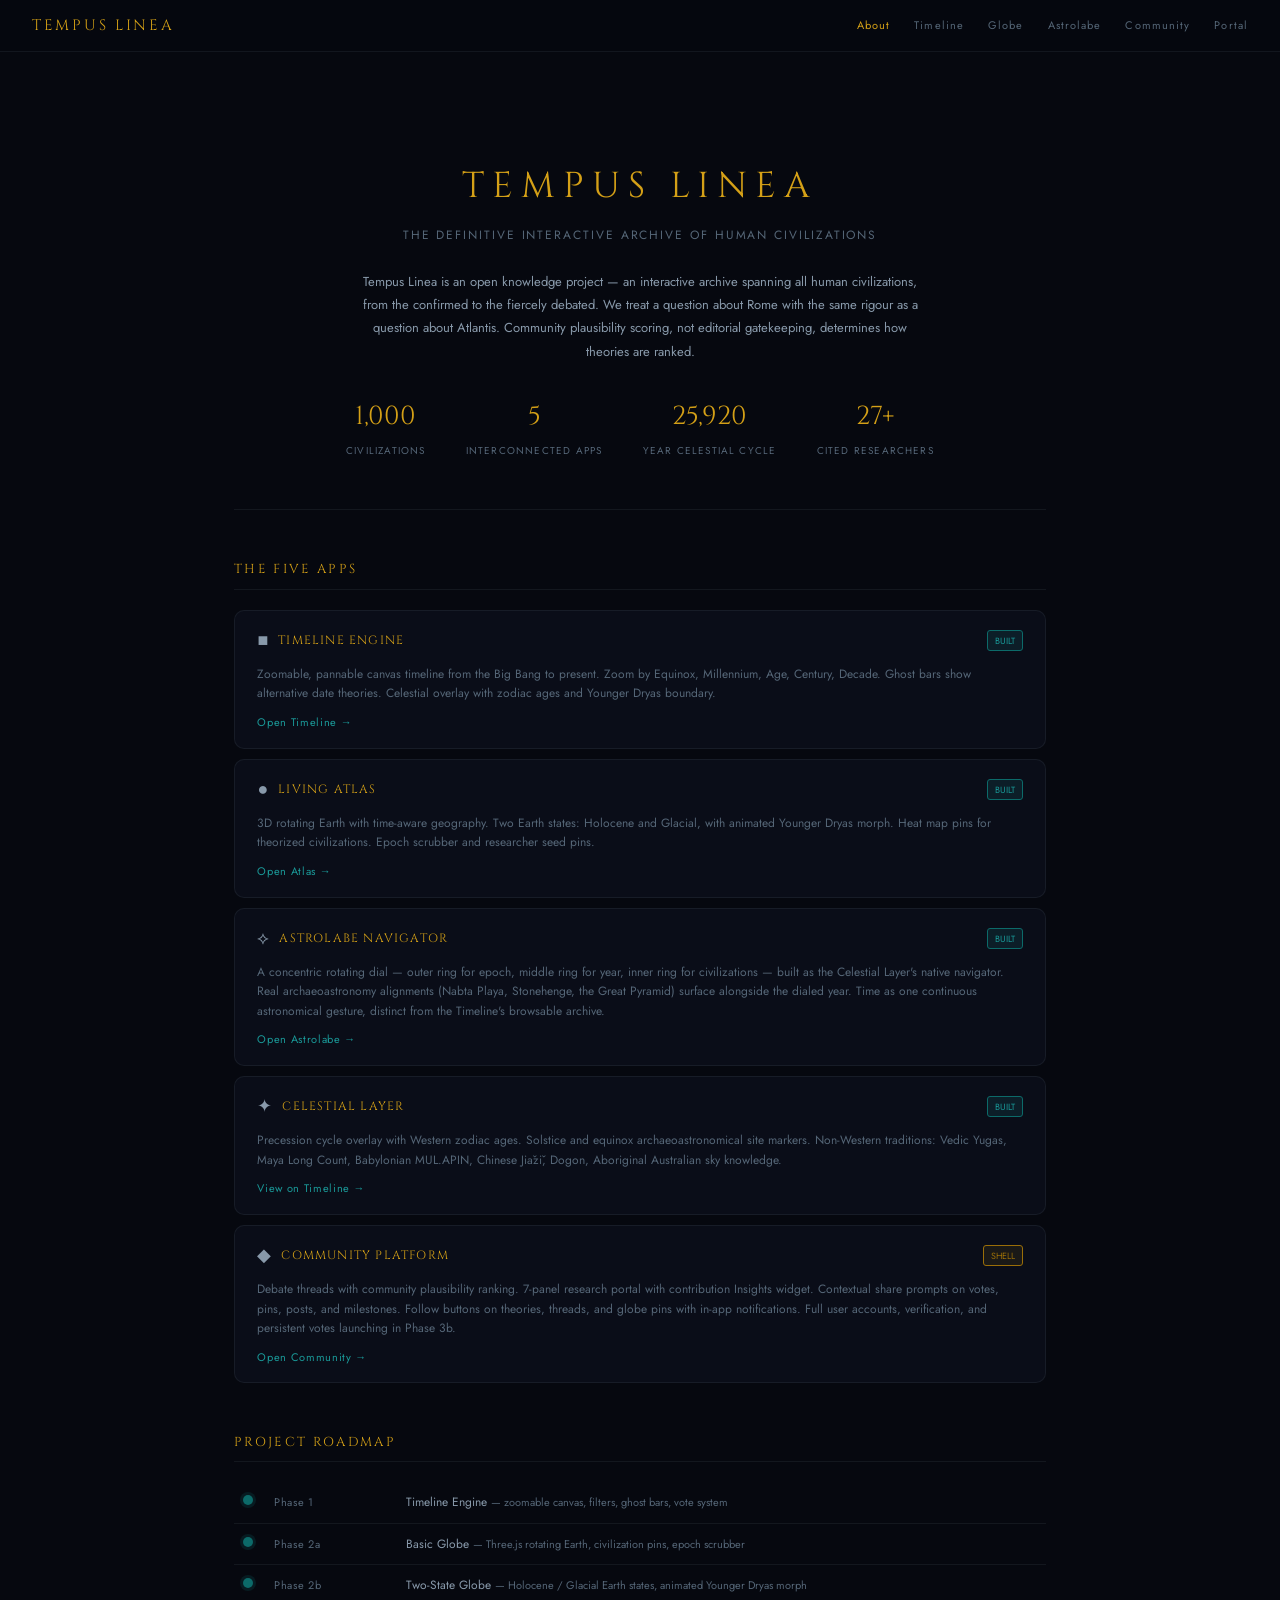
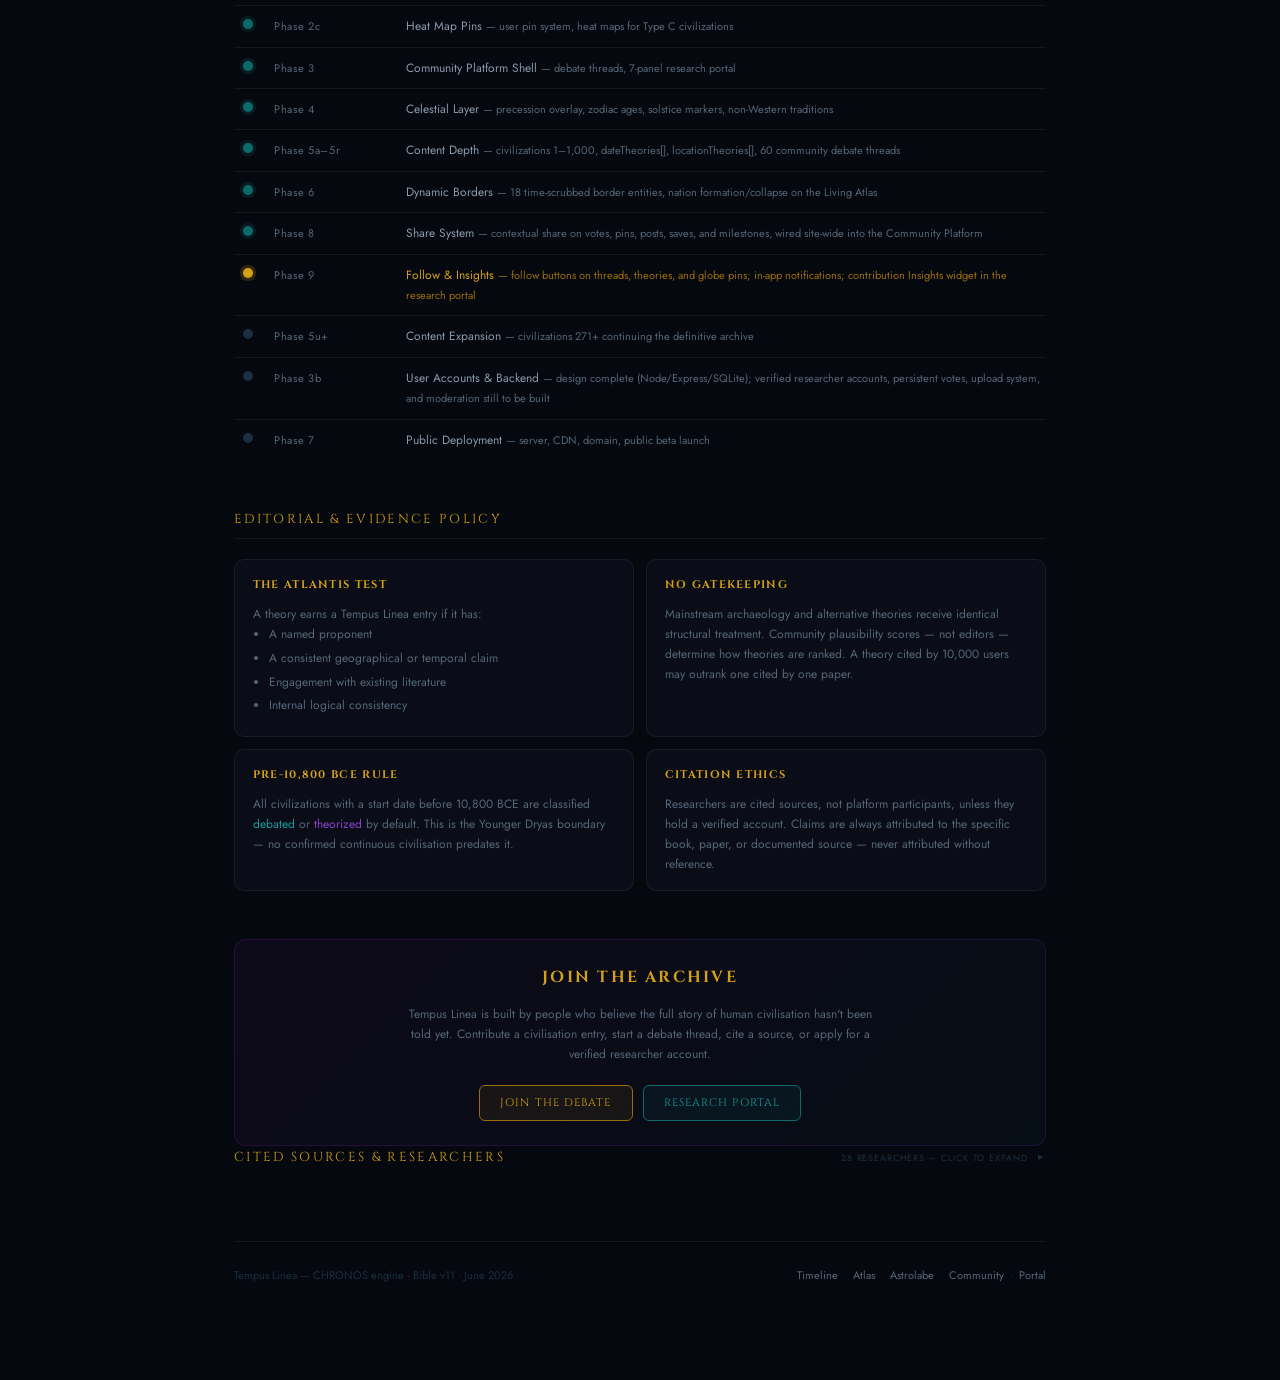
==== commit 0782ec12: "Add files via upload" ====
--- a/about.html
+++ b/about.html
@@ -263,7 +263,6 @@
     <a href="astrolabe.html">Astrolabe</a>
     <a href="community.html">Community</a>
     <a href="portal.html">Portal</a>
-    <button class="theme-toggle" style="font-size:10px;padding:4px 10px;letter-spacing:1px;">☀ DAY</button>
   </div>
 </nav>
 
